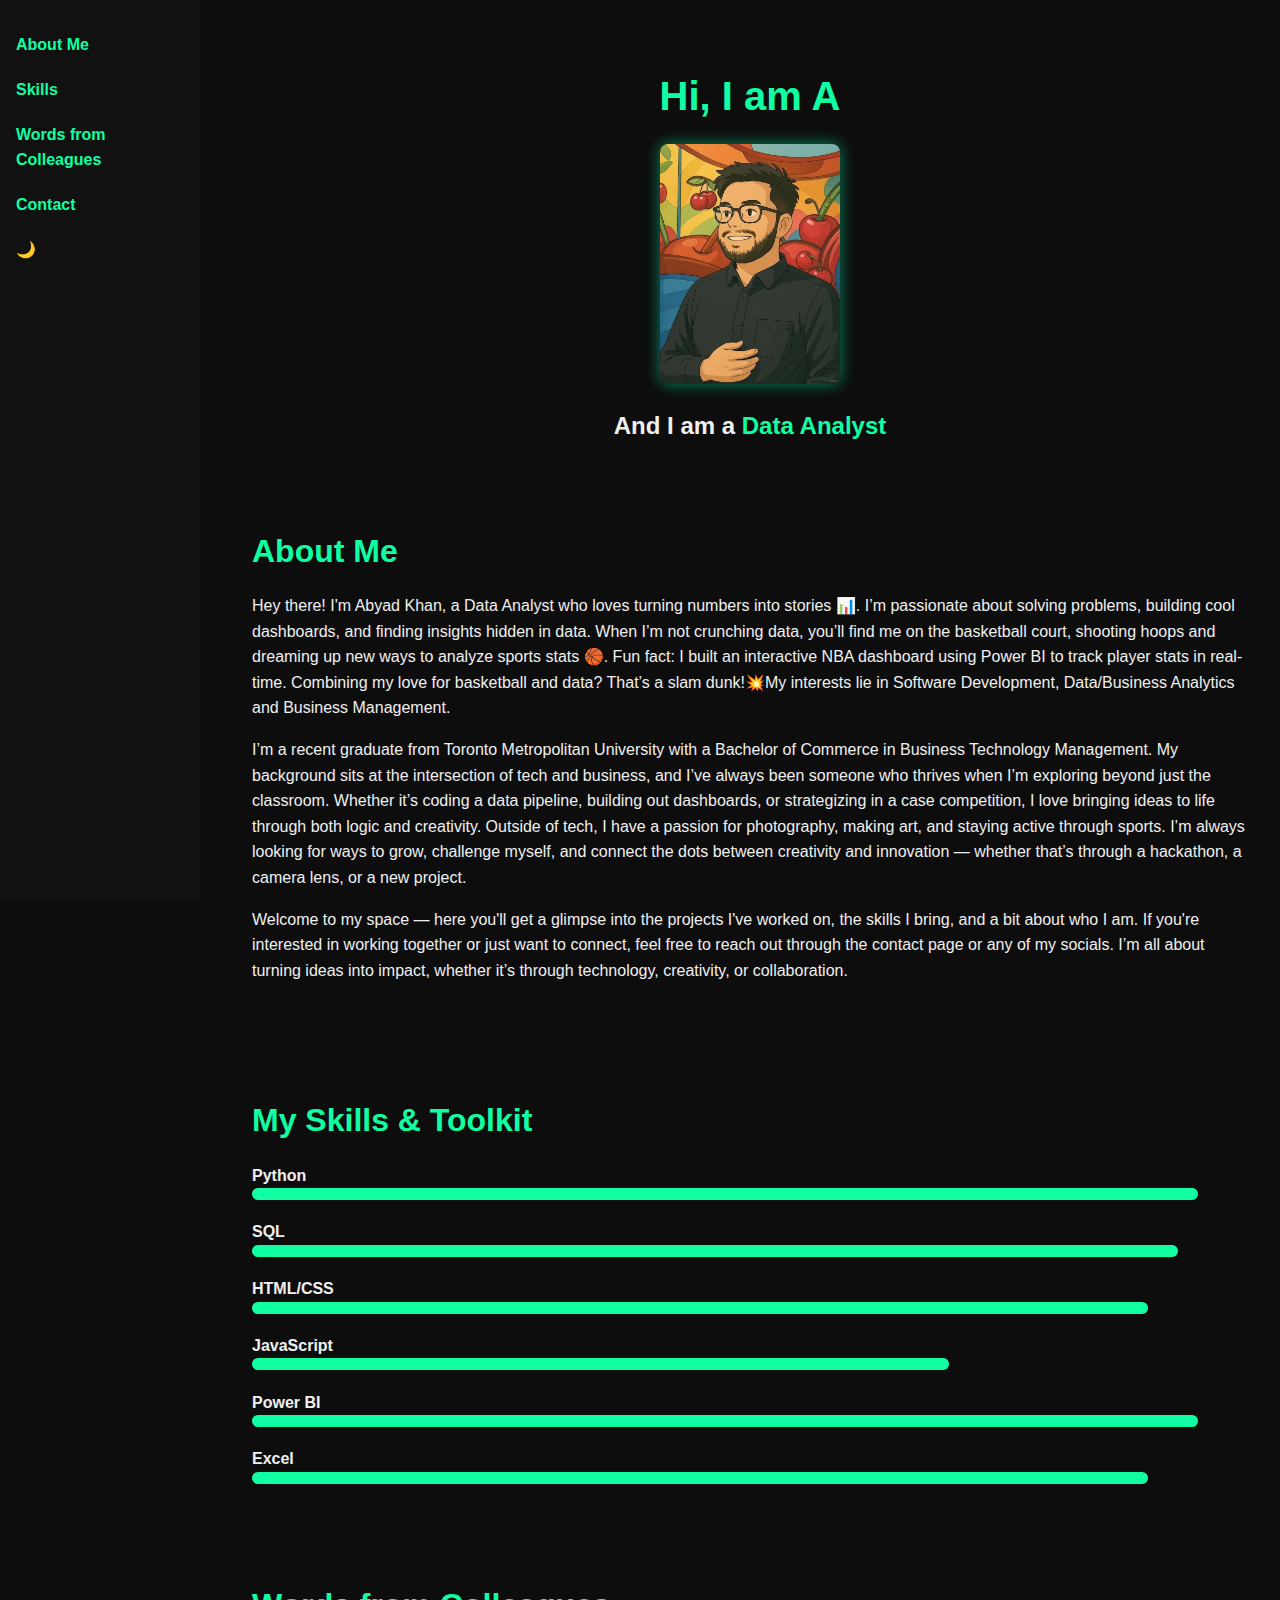
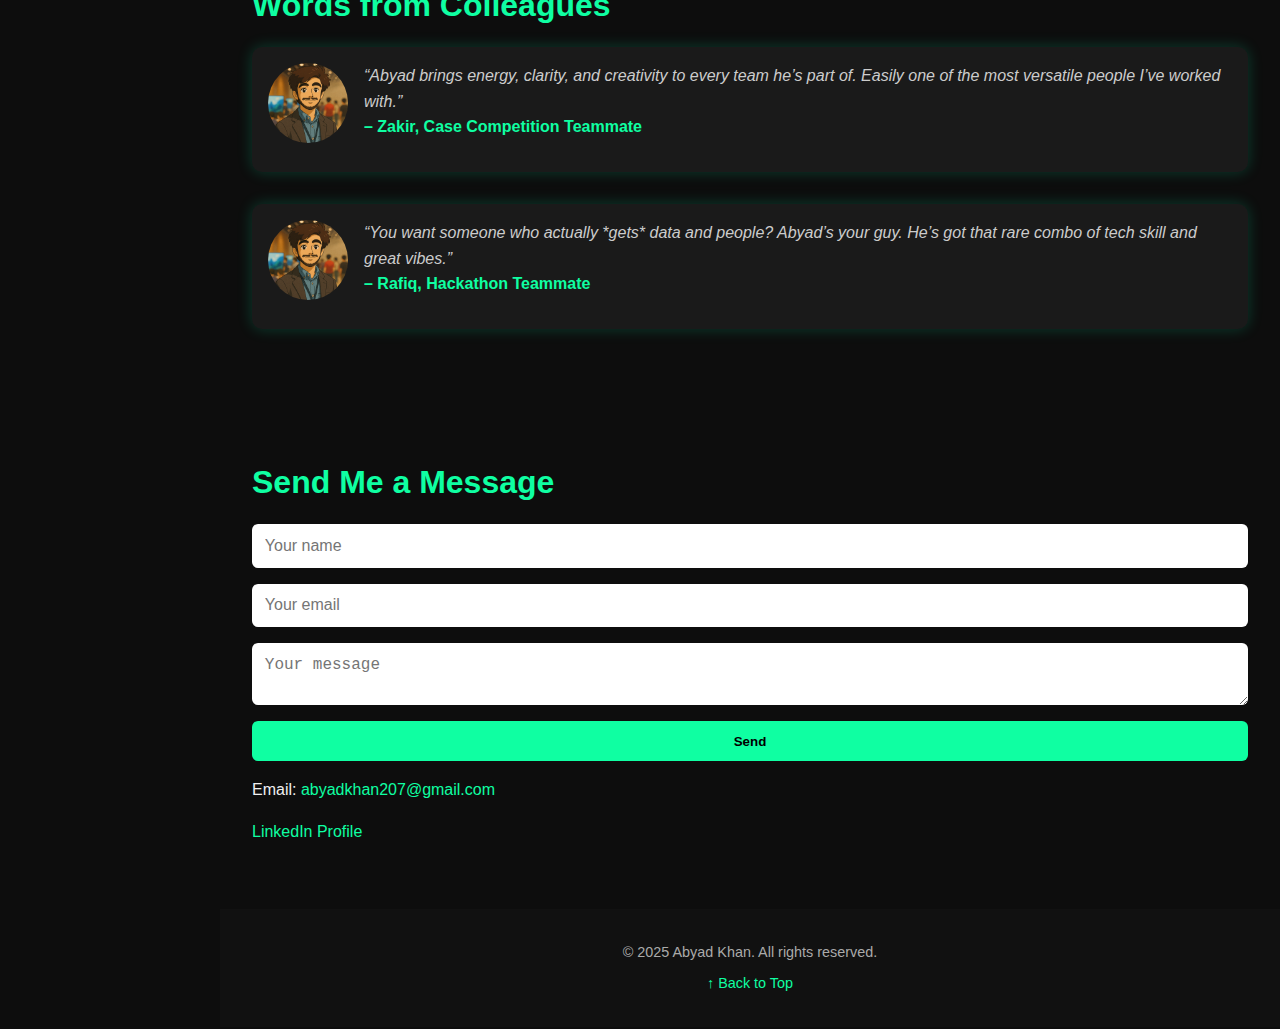
==== index.html @ a79209a1 "Update index.html" ====
<!DOCTYPE html>
<html lang="en">
<head>
  <meta charset="UTF-8" />
  <meta name="viewport" content="width=device-width, initial-scale=1.0"/>
  <title>Abyad Khan | Data Analyst Portfolio</title>
  <link rel="stylesheet" href="style.css" />
  <script defer src="script.js"></script>
</head>
<body>
  <nav class="sidebar">
    <ul>
      <li><a href="#about">About Me</a></li>
      <li><a href="#skills">Skills</a></li>
      <li><a href="#testimonials">Words from Colleagues</a></li>
      <li><a href="#contact">Contact</a></li>
      <li><button id="darkToggle">🌙</button></li>
    </ul>
  </nav>

  <header class="hero" id="hero">
    <h1 class="typewriter">Hi, I am Abyad Khan</h1>
    <img src="images/IMG_5158 (1).JPG" alt="Abyad Khan" />
    <h2>And I am a <span class="highlight">Data Analyst</span></h2>
  </header>

  <section id="about" class="section">
    <h2>About Me</h2>
    <p>Hey there! I'm Abyad Khan, a Data Analyst who loves turning numbers into stories 📊. I’m passionate about solving problems, building cool dashboards, and finding insights hidden in data. When I’m not crunching data, you’ll find me on the basketball court, shooting hoops and dreaming up new ways to analyze sports stats 🏀.  Fun fact: I built an interactive NBA dashboard using Power BI to track player stats in real-time. Combining my love for basketball and data? That’s a slam dunk!💥My interests lie in Software Development, Data/Business Analytics and Business Management.</p>
    <p>I’m a recent graduate from Toronto Metropolitan University with a Bachelor of Commerce in Business Technology Management. My background sits at the intersection of tech and business, and I’ve always been someone who thrives when I’m exploring beyond just the classroom. Whether it’s coding a data pipeline, building out dashboards, or strategizing in a case competition, I love bringing ideas to life through both logic and creativity. Outside of tech, I have a passion for photography, making art, and staying active through sports. I’m always looking for ways to grow, challenge myself, and connect the dots between creativity and innovation — whether that’s through a hackathon, a camera lens, or a new project.</p>
    <p>Welcome to my space — here you'll get a glimpse into the projects I've worked on, the skills I bring, and a bit about who I am. If you're interested in working together or just want to connect, feel free to reach out through the contact page or any of my socials. I’m all about turning ideas into impact, whether it’s through technology, creativity, or collaboration.</p>
  </section>

  <section id="skills" class="section">
    <h2>My Skills & Toolkit</h2>
    <div class="skills-grid">
      <div class="skill">
        <label>Python</label>
        <div class="bar neon" style="width: 95%"></div>
      </div>
      <div class="skill">
        <label>SQL</label>
        <div class="bar neon" style="width: 93%"></div>
      </div>
      <div class="skill">
        <label>HTML/CSS</label>
        <div class="bar neon" style="width: 90%"></div>
      </div>
      <div class="skill">
        <label>JavaScript</label>
        <div class="bar neon" style="width: 70%"></div>
      </div>
      <div class="skill">
        <label>Power BI</label>
        <div class="bar neon" style="width: 95%"></div>
      </div>
      <div class="skill">
        <label>Excel</label>
        <div class="bar neon" style="width: 90%"></div>
      </div>
    </div>
  </section>

  <section id="testimonials" class="section">
    <h2>Words from Colleagues</h2>
    <div class="testimonial">
      <img src="images/ChatGPT Image Apr 16, 2025, 10_13_58 PM.png" />
      <blockquote>“Abyad brings energy, clarity, and creativity to every team he’s part of. Easily one of the most versatile people I’ve worked with.”</blockquote>
      <p>– Zakir, Case Competition Teammate</p>
    </div>
     <div class="testimonial">
      <img src="images/ChatGPT Image Apr 16, 2025, 10_13_58 PM.png" />
      <blockquote>“You want someone who actually *gets* data and people? Abyad’s your guy. He’s got that rare combo of tech skill and great vibes.”</blockquote>
      <p>– Rafiq, Hackathon Teammate</p>
    </div>
    <!-- Add more testimonials with Ghibli-style images if desired -->
  </section>

  <section id="contact" class="section">
    <h2>Send Me a Message</h2>
    <form>
      <input type="text" placeholder="Your name" required />
      <input type="email" placeholder="Your email" required />
      <textarea placeholder="Your message"></textarea>
      <button type="submit">Send</button>
    </form>
    <p>Email: <a href="mailto:abyadkhan207@gmail.com">abyadkhan207@gmail.com</a></p>
    <p><a href="https://www.linkedin.com/in/abyadkhan" target="_blank">LinkedIn Profile</a></p>
  </section>

  <footer>
    <p>&copy; 2025 Abyad Khan. All rights reserved.</p>
    <a href="#hero" class="top-btn">↑ Back to Top</a>
  </footer>
</body>
</html>
---- style.css ----
/* Base reset */
* {
  margin: 0;
  padding: 0;
  box-sizing: border-box;
}

/* Global styles */
body {
  font-family: 'Segoe UI', sans-serif;
  line-height: 1.6;
  background-color: #0d0d0d;
  color: #f0f0f0;
  padding-left: 220px;
  scroll-behavior: smooth;
  transition: background-color 0.4s ease;
}

a {
  color: #0fffa2;
  text-decoration: none;
}
a:hover {
  text-decoration: underline;
}

/* Sidebar Navigation */
.sidebar {
  position: fixed;
  top: 0;
  left: 0;
  height: 100%;
  width: 200px;
  background: #111;
  padding: 2rem 1rem;
  display: flex;
  flex-direction: column;
  align-items: flex-start;
  z-index: 999;
}
.sidebar ul {
  list-style: none;
  width: 100%;
}
.sidebar ul li {
  margin-bottom: 1.2rem;
}
.sidebar ul li a, .sidebar ul li button {
  color: #0fffa2;
  font-weight: bold;
  font-size: 1rem;
  background: none;
  border: none;
  cursor: pointer;
}

/* Hero Section */
.hero {
  text-align: center;
  padding: 4rem 1rem 2rem;
}
.hero h1 {
  font-size: 2.5rem;
  color: #0fffa2;
}
.hero img {
  width: 180px;
  height: auto;
  margin: 1rem 0;
  border-radius: 8px;
  box-shadow: 0 0 15px rgba(0,255,180,0.5);
}
.hero h2 .highlight {
  color: #0fffa2;
}

/* Sections */
.section {
  padding: 3rem 2rem;
}
.section h2 {
  margin-bottom: 1rem;
  font-size: 2rem;
  color: #0fffa2;
}
.section p {
  margin-bottom: 1rem;
  font-size: 1rem;
}

/* Skills Grid */
.skills-grid {
  display: flex;
  flex-direction: column;
  gap: 1.2rem;
}
.skill label {
  font-weight: bold;
  margin-bottom: 0.4rem;
}
.bar {
  height: 12px;
  background: #333;
  border-radius: 6px;
  position: relative;
}
.bar.neon::after {
  content: '';
  position: absolute;
  left: 0;
  top: 0;
  height: 12px;
  border-radius: 6px;
  background: #0fffa2;
  width: 100%;
}

/* Testimonials */
.testimonial {
  margin-bottom: 2rem;
  background: #1a1a1a;
  padding: 1rem;
  border-radius: 10px;
  box-shadow: 0 0 15px rgba(0,255,180,0.2);
}
.testimonial img {
  width: 80px;
  height: 80px;
  border-radius: 50%;
  float: left;
  margin-right: 1rem;
}
.testimonial blockquote {
  font-style: italic;
  color: #ccc;
}
.testimonial p {
  font-weight: bold;
  color: #0fffa2;
}

/* Contact */
form {
  display: flex;
  flex-direction: column;
  gap: 1rem;
  margin-bottom: 1rem;
}
form input, form textarea {
  padding: 0.8rem;
  border: none;
  border-radius: 6px;
  font-size: 1rem;
}
form button {
  background: #0fffa2;
  color: #000;
  border: none;
  padding: 0.8rem;
  font-weight: bold;
  cursor: pointer;
  border-radius: 6px;
}
form button:hover {
  background: #0cd499;
}

/* Footer */
footer {
  text-align: center;
  padding: 2rem 1rem;
  background: #111;
  color: #aaa;
  font-size: 0.9rem;
}
footer .top-btn {
  display: block;
  margin-top: 0.5rem;
  color: #0fffa2;
}

/* Dark Mode Toggle */
body.dark {
  background-color: #fefefe;
  color: #222;
}
body.dark .sidebar {
  background: #eee;
}
body.dark .sidebar ul li a,
body.dark .sidebar ul li button {
  color: #007e66;
}
body.dark .hero h1,
body.dark .section h2,
body.dark .testimonial p {
  color: #007e66;
}
body.dark .bar.neon::after {
  background: #00cc99;
}

/* === Project Grid & Modal === */
.project-grid {
  display: grid;
  grid-template-columns: repeat(auto-fit, minmax(260px, 1fr));
  gap: 2rem;
  padding: 2rem;
}

.project-card {
  background: #1a1a1a;
  border-radius: 8px;
  overflow: hidden;
  cursor: pointer;
  box-shadow: 0 0 10px rgba(0,255,180,0.2);
  transition: transform 0.3s ease;
}
.project-card:hover {
  transform: scale(1.03);
}
.project-card img {
  width: 100%;
  height: auto;
  display: block;
}
.project-card h3 {
  text-align: center;
  padding: 1rem;
  color: #0fffa2;
  background: #111;
}

/* Modals */
.modal {
  display: none;
  position: fixed;
  z-index: 999;
  left: 0;
  top: 0;
  width: 100%;
  height: 100%;
  overflow: auto;
  background-color: rgba(0,0,0,0.7);
}
.modal-content {
  background-color: #1a1a1a;
  margin: 10% auto;
  padding: 2rem;
  border: 1px solid #0fffa2;
  width: 80%;
  max-width: 600px;
  color: #f0f0f0;
  border-radius: 8px;
  box-shadow: 0 0 20px rgba(0,255,180,0.3);
}
.close {
  color: #0fffa2;
  float: right;
  font-size: 28px;
  font-weight: bold;
  cursor: pointer;
}
.close:hover {
  color: #fff;
}

.resume-preview {
  text-align: center;
  cursor: pointer;
}
.resume-preview img {
  max-width: 300px;
  border-radius: 8px;
  box-shadow: 0 0 10px rgba(0,255,180,0.2);
  transition: transform 0.3s ease;
}
.resume-preview img:hover {
  transform: scale(1.05);
}
.resume-preview p {
  margin-top: 0.5rem;
  font-size: 0.9rem;
  color: #aaa;
}

.contact-details {
  margin-top: 2rem;
  font-size: 1rem;
}
.contact-details a {
  color: #0fffa2;
}
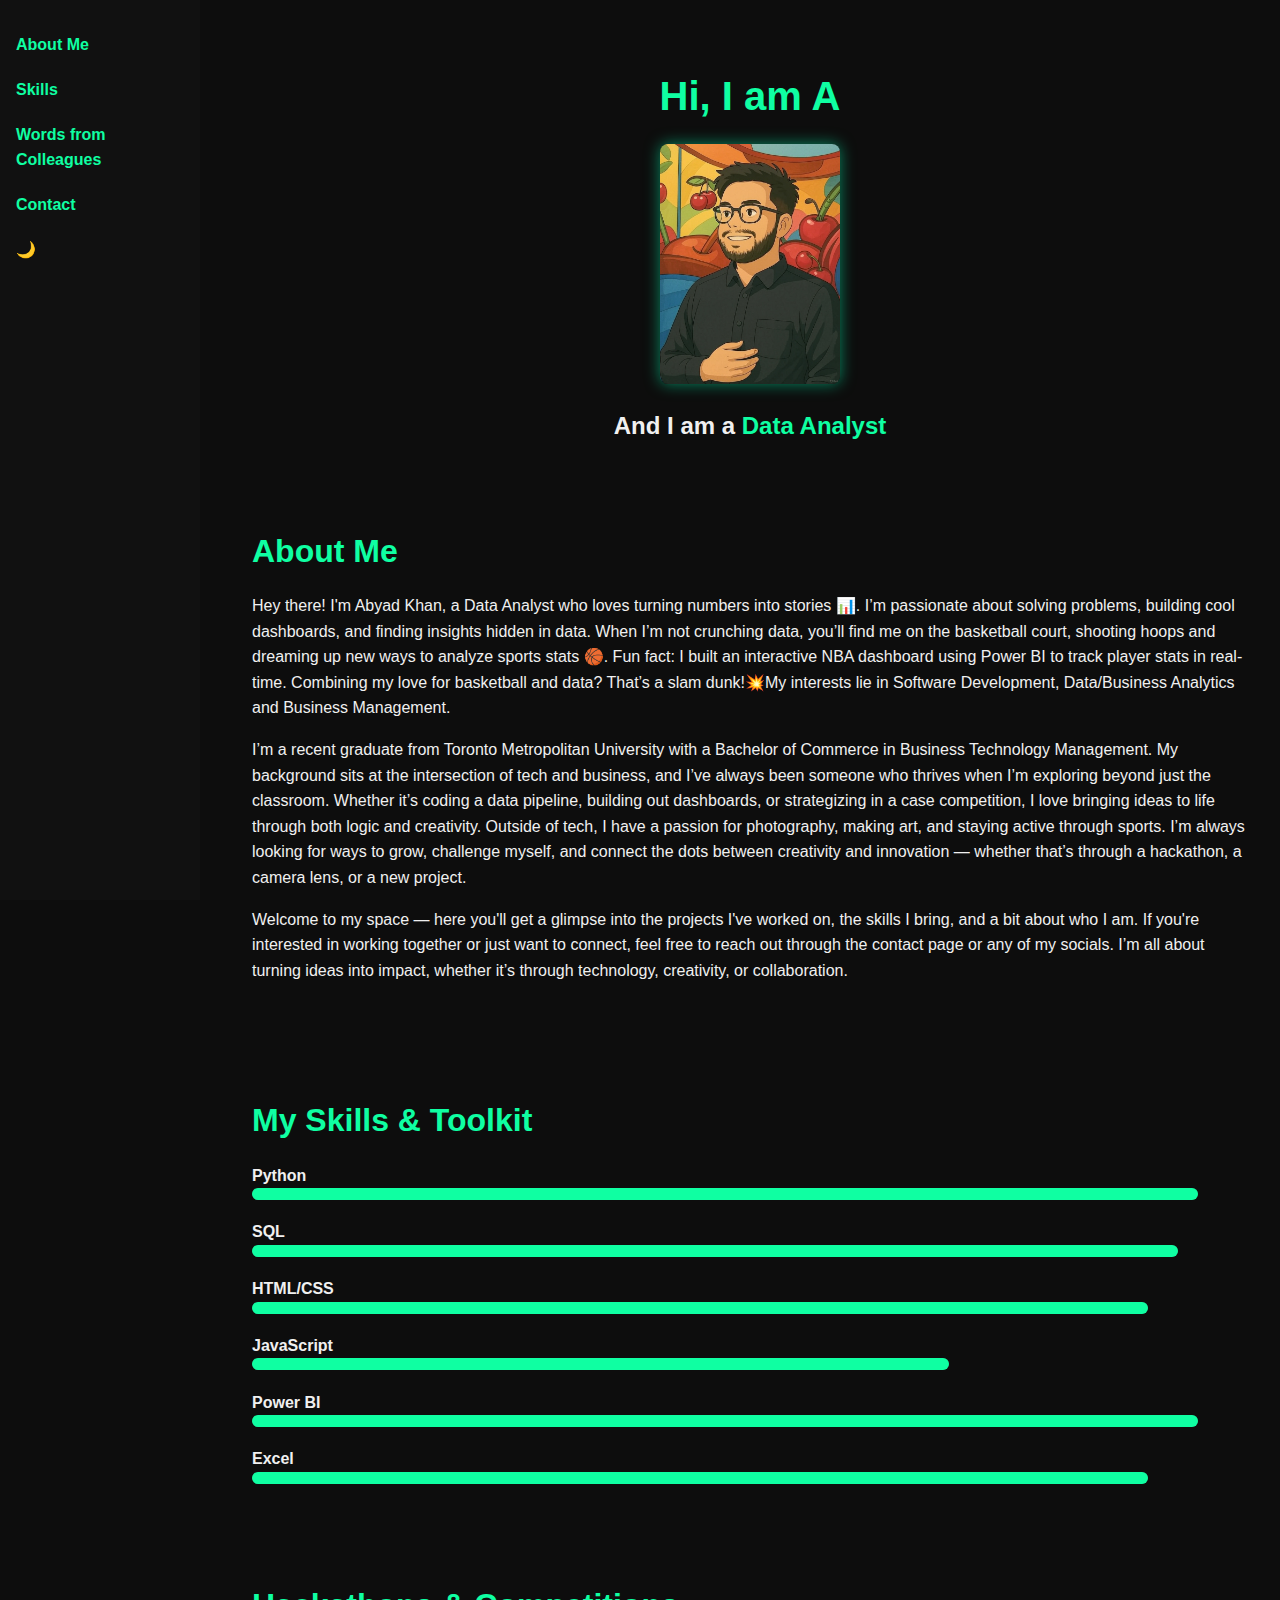
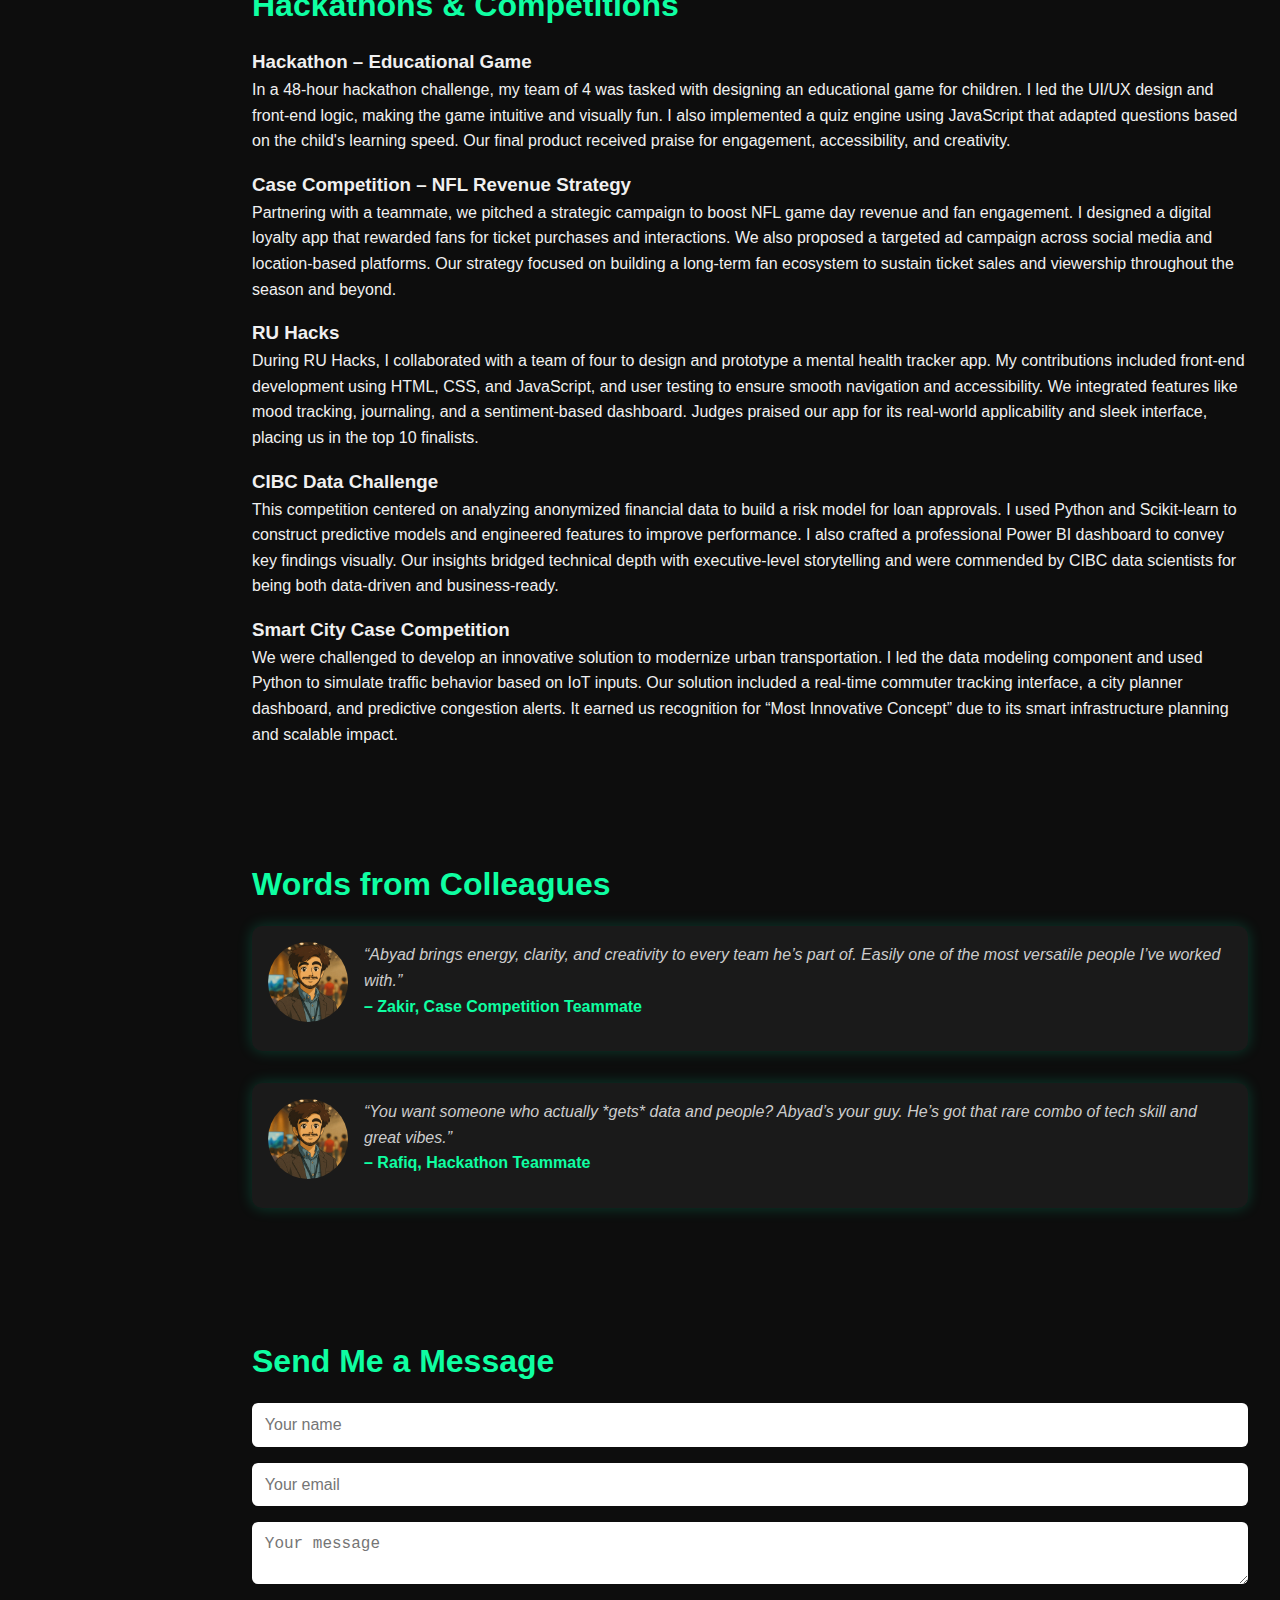
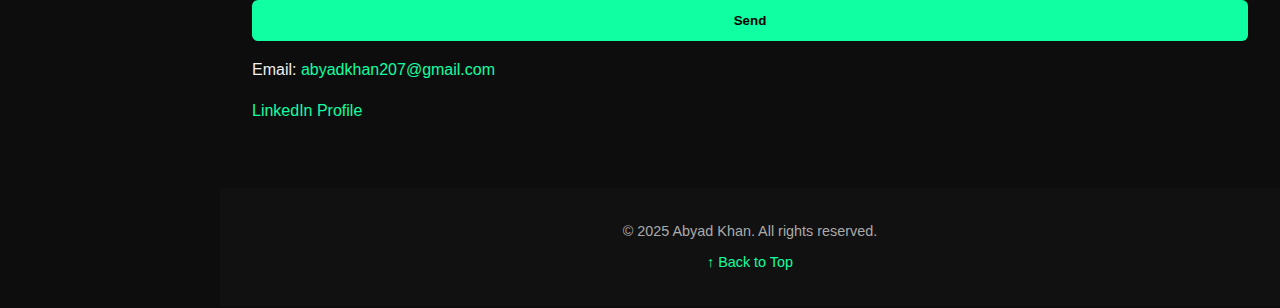
==== commit 928b3299: "Update index.html" ====
--- a/index.html
+++ b/index.html
@@ -61,6 +61,60 @@
     </div>
   </section>
 
+  <section id="hackathons" class="section">
+  <h2 class="section-title">Hackathons & Competitions</h2>
+
+  <div class="competition">
+    <h3>Hackathon – Educational Game</h3>
+    <p>
+      In a 48-hour hackathon challenge, my team of 4 was tasked with designing an educational game for children.
+      I led the UI/UX design and front-end logic, making the game intuitive and visually fun. I also implemented a
+      quiz engine using JavaScript that adapted questions based on the child's learning speed. Our final product
+      received praise for engagement, accessibility, and creativity.
+    </p>
+  </div>
+
+  <div class="competition">
+    <h3>Case Competition – NFL Revenue Strategy</h3>
+    <p>
+      Partnering with a teammate, we pitched a strategic campaign to boost NFL game day revenue and fan engagement.
+      I designed a digital loyalty app that rewarded fans for ticket purchases and interactions. We also proposed a
+      targeted ad campaign across social media and location-based platforms. Our strategy focused on building a long-term
+      fan ecosystem to sustain ticket sales and viewership throughout the season and beyond.
+    </p>
+  </div>
+
+  <div class="competition">
+    <h3>RU Hacks</h3>
+    <p>
+      During RU Hacks, I collaborated with a team of four to design and prototype a mental health tracker app.
+      My contributions included front-end development using HTML, CSS, and JavaScript, and user testing to ensure
+      smooth navigation and accessibility. We integrated features like mood tracking, journaling, and a sentiment-based
+      dashboard. Judges praised our app for its real-world applicability and sleek interface, placing us in the top 10 finalists.
+    </p>
+  </div>
+
+  <div class="competition">
+    <h3>CIBC Data Challenge</h3>
+    <p>
+      This competition centered on analyzing anonymized financial data to build a risk model for loan approvals.
+      I used Python and Scikit-learn to construct predictive models and engineered features to improve performance.
+      I also crafted a professional Power BI dashboard to convey key findings visually. Our insights bridged technical depth
+      with executive-level storytelling and were commended by CIBC data scientists for being both data-driven and business-ready.
+    </p>
+  </div>
+
+  <div class="competition">
+    <h3>Smart City Case Competition</h3>
+    <p>
+      We were challenged to develop an innovative solution to modernize urban transportation.
+      I led the data modeling component and used Python to simulate traffic behavior based on IoT inputs.
+      Our solution included a real-time commuter tracking interface, a city planner dashboard, and predictive congestion alerts.
+      It earned us recognition for “Most Innovative Concept” due to its smart infrastructure planning and scalable impact.
+    </p>
+  </div>
+</section>
+
   <section id="testimonials" class="section">
     <h2>Words from Colleagues</h2>
     <div class="testimonial">
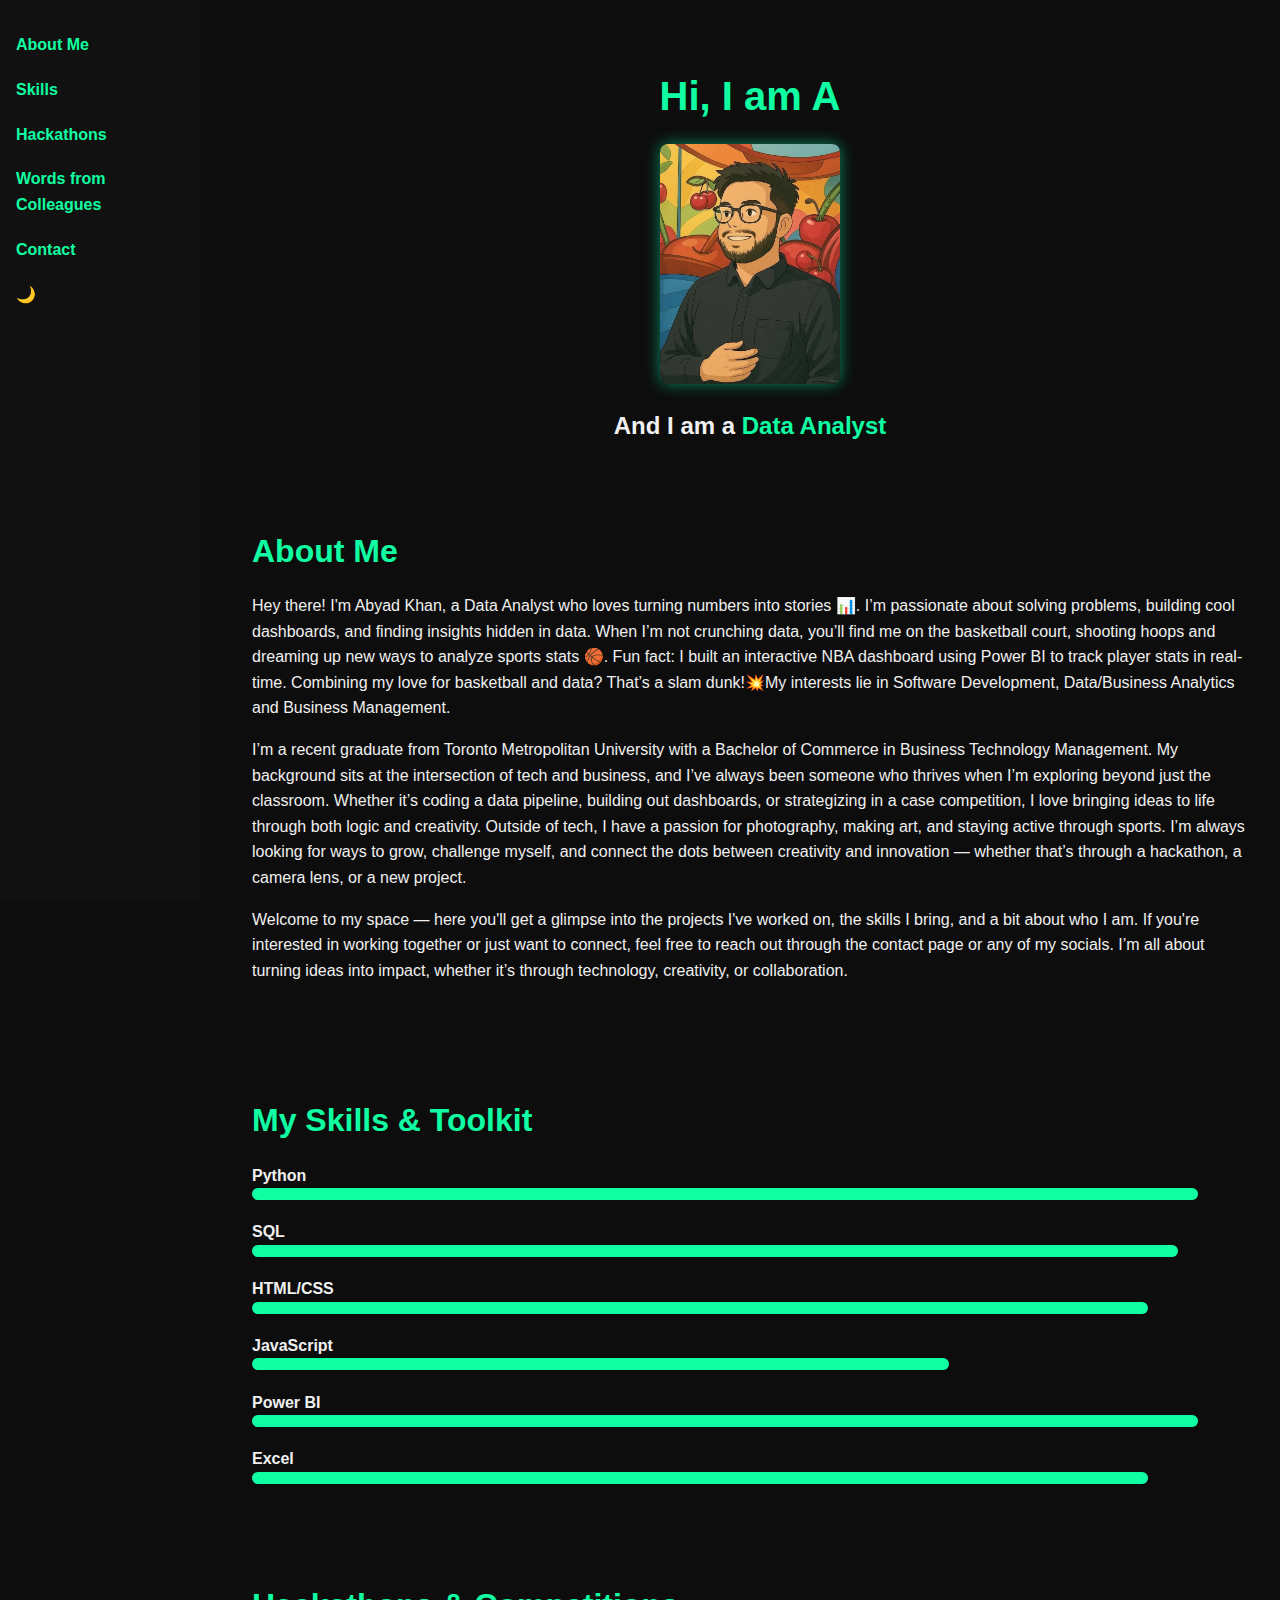
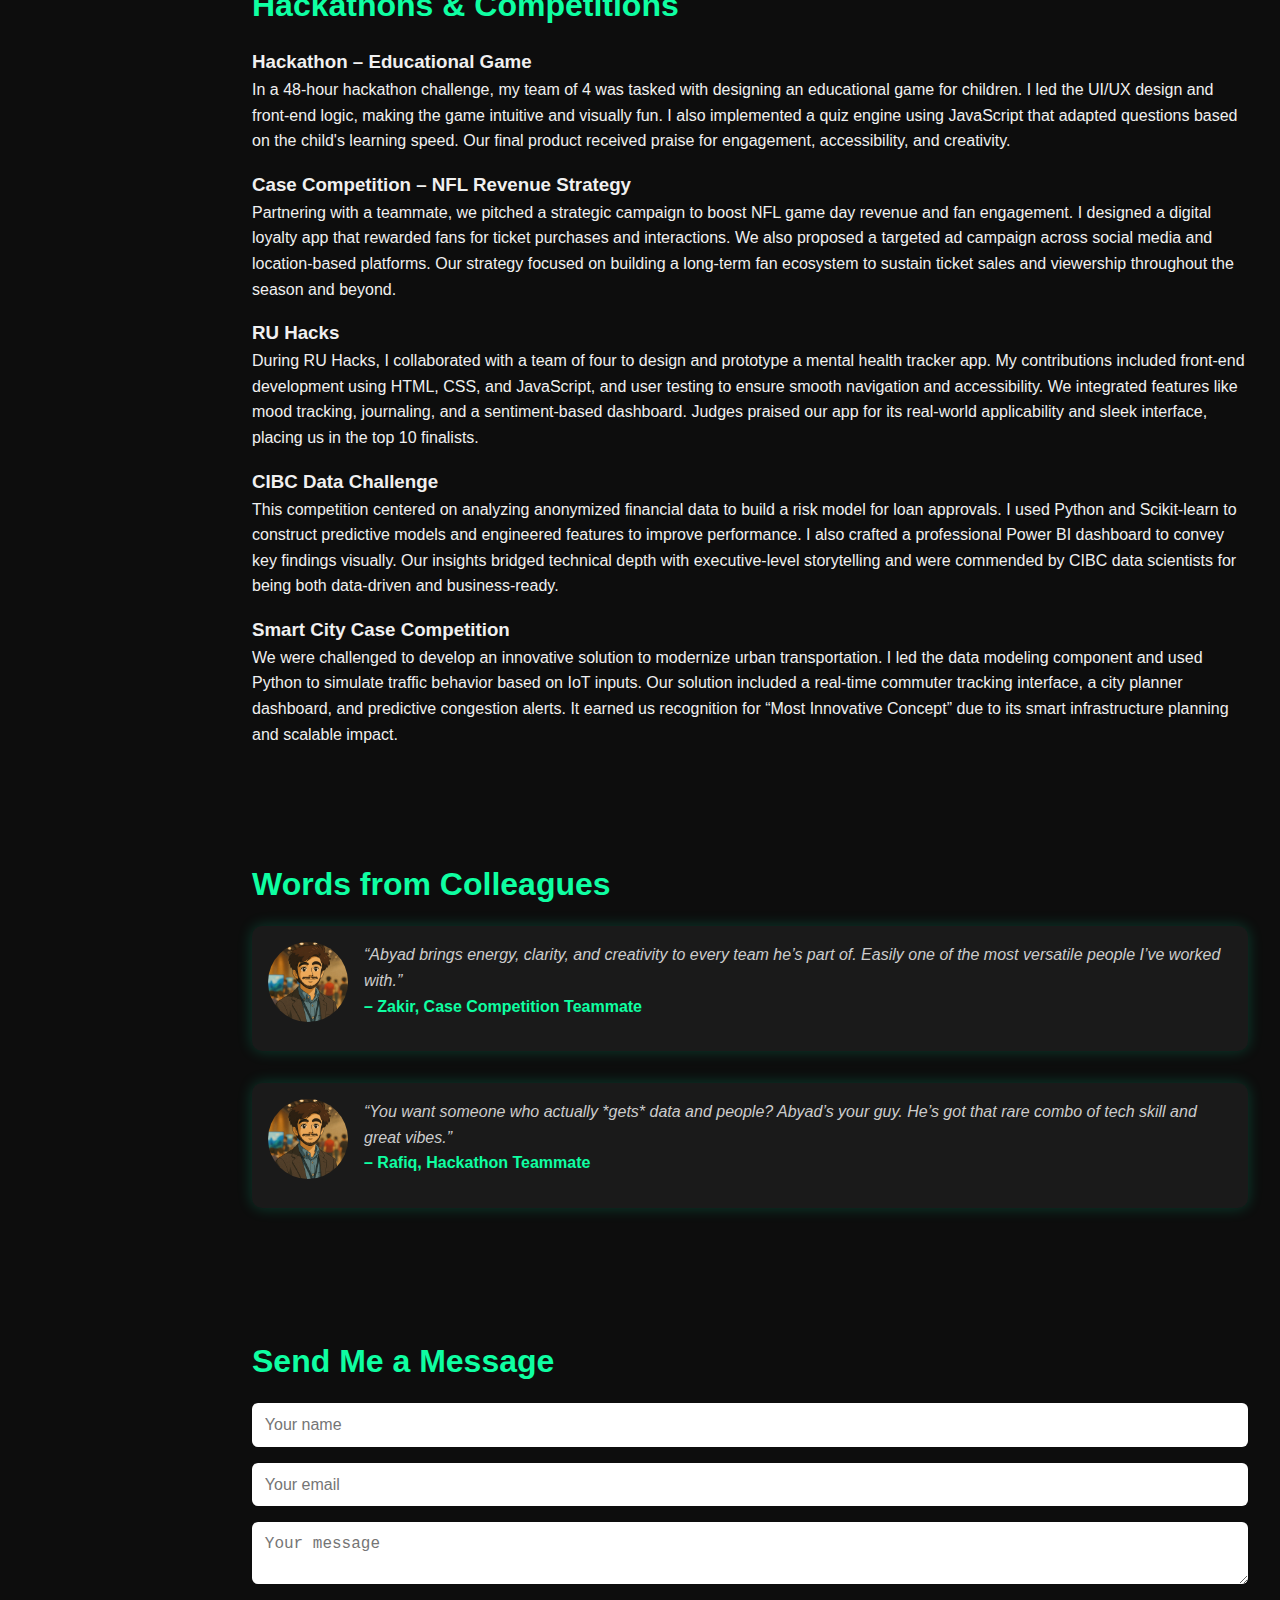
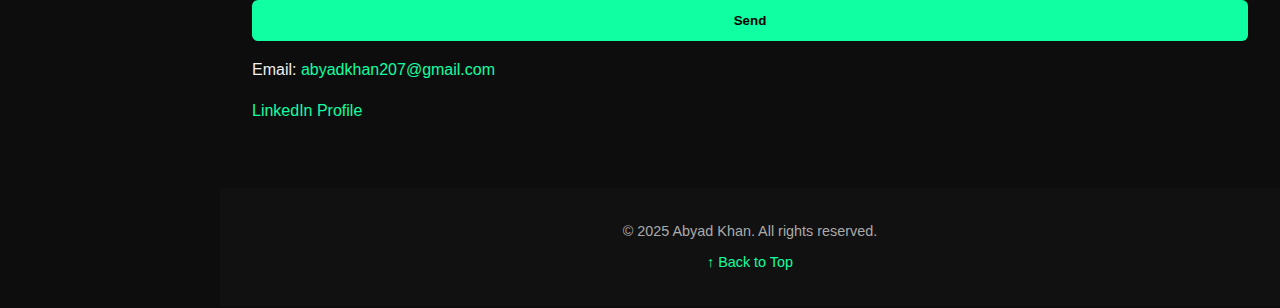
==== commit 43e407af: "Update index.html" ====
--- a/index.html
+++ b/index.html
@@ -12,6 +12,7 @@
     <ul>
       <li><a href="#about">About Me</a></li>
       <li><a href="#skills">Skills</a></li>
+      <li><a href="#hackathons">Hackathons</a></li>
       <li><a href="#testimonials">Words from Colleagues</a></li>
       <li><a href="#contact">Contact</a></li>
       <li><button id="darkToggle">🌙</button></li>
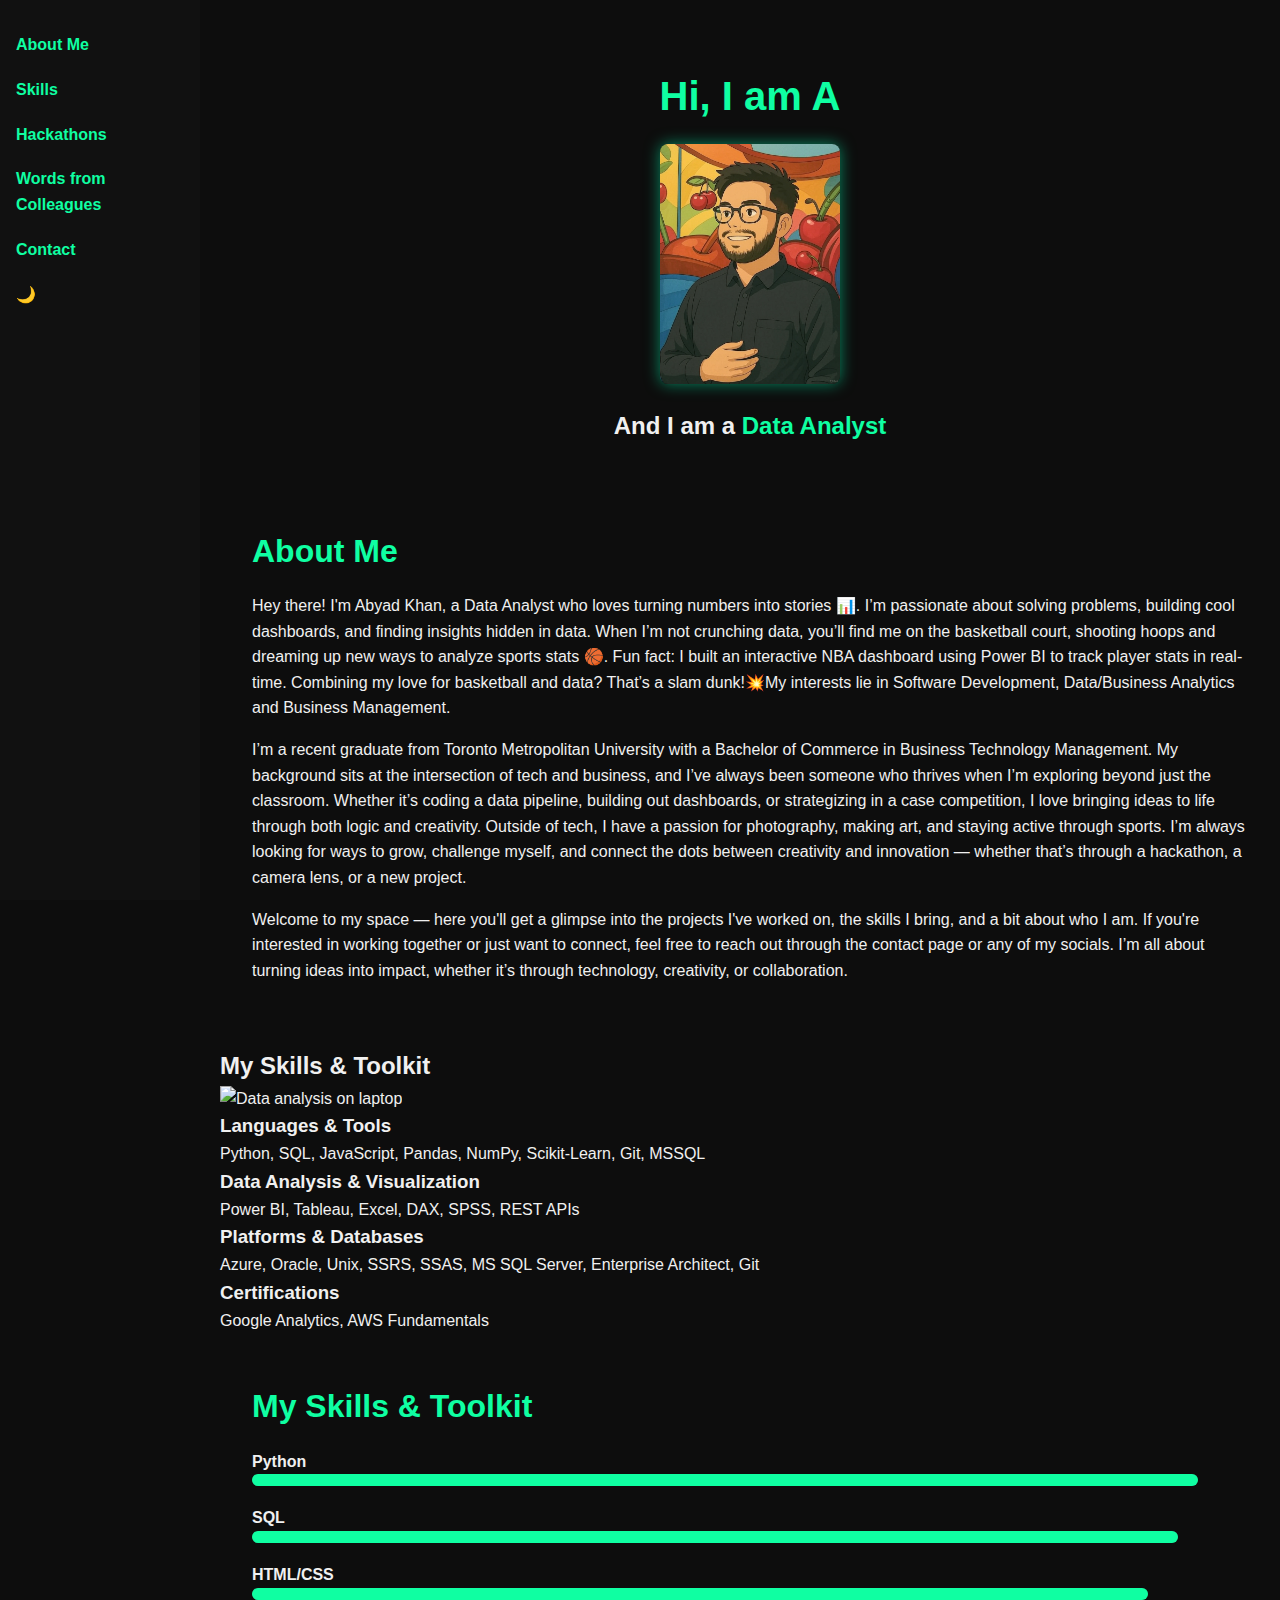
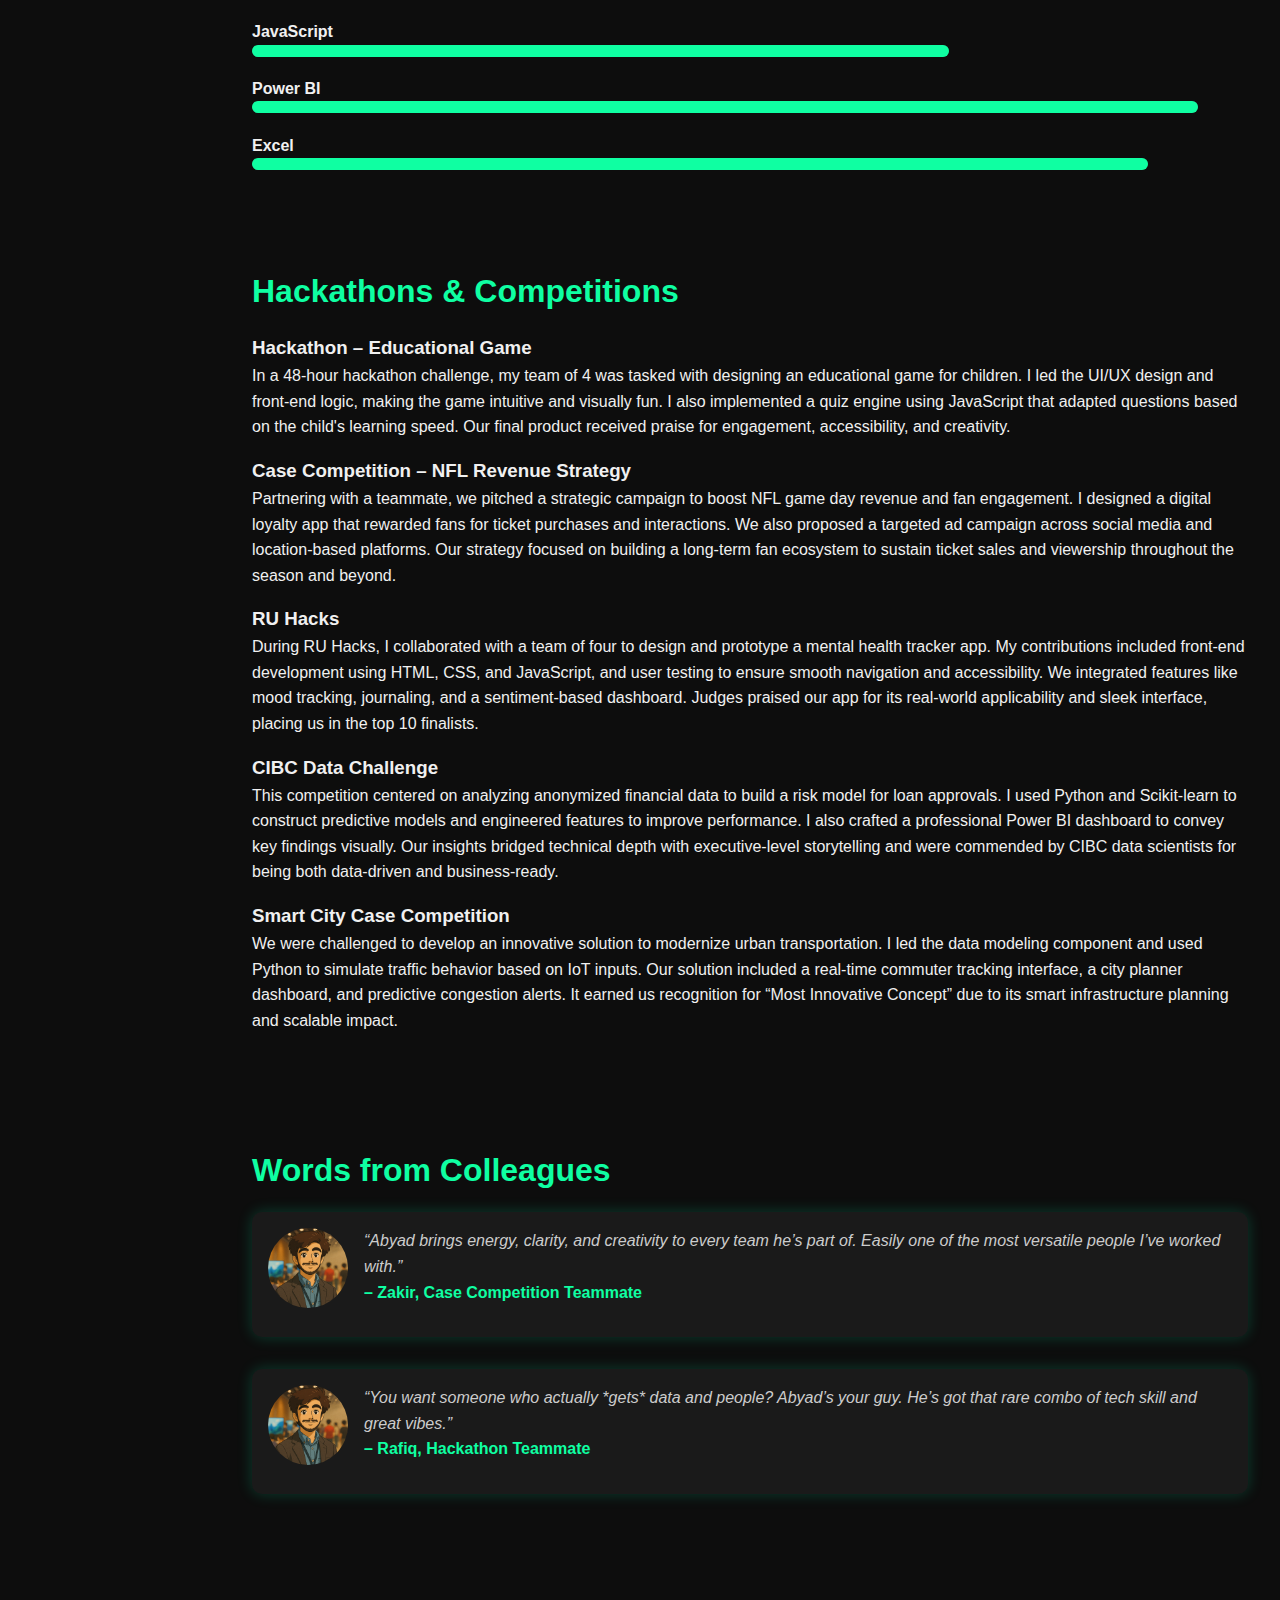
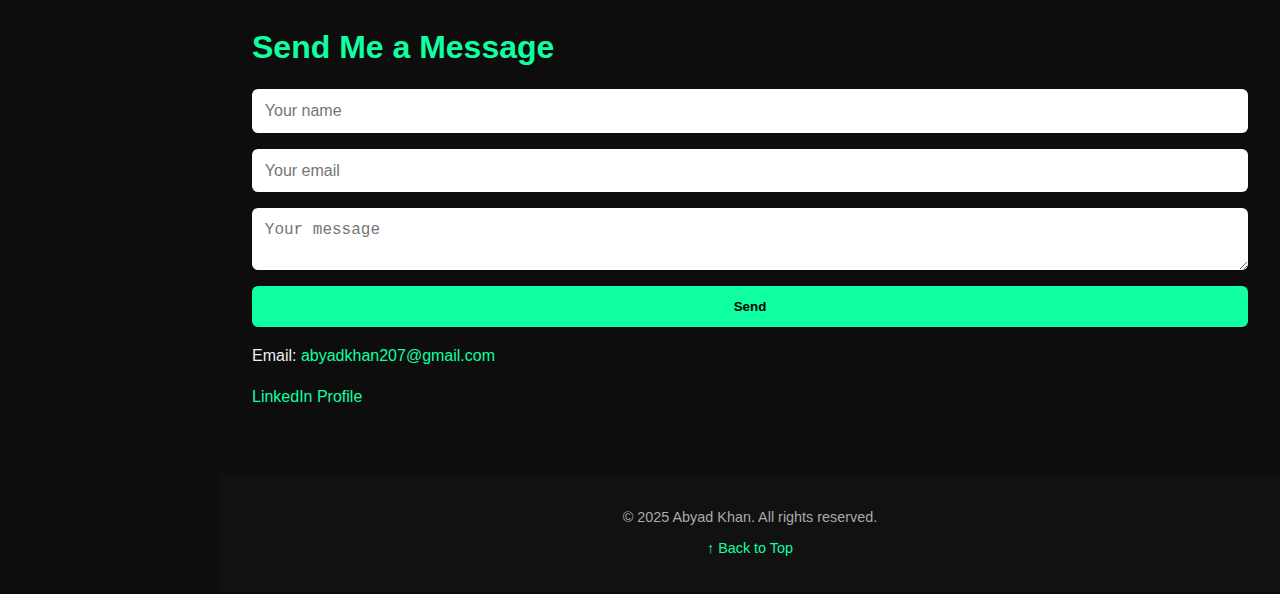
==== commit 95702192: "Update index.html" ====
--- a/index.html
+++ b/index.html
@@ -31,6 +31,30 @@
     <p>I’m a recent graduate from Toronto Metropolitan University with a Bachelor of Commerce in Business Technology Management. My background sits at the intersection of tech and business, and I’ve always been someone who thrives when I’m exploring beyond just the classroom. Whether it’s coding a data pipeline, building out dashboards, or strategizing in a case competition, I love bringing ideas to life through both logic and creativity. Outside of tech, I have a passion for photography, making art, and staying active through sports. I’m always looking for ways to grow, challenge myself, and connect the dots between creativity and innovation — whether that’s through a hackathon, a camera lens, or a new project.</p>
     <p>Welcome to my space — here you'll get a glimpse into the projects I've worked on, the skills I bring, and a bit about who I am. If you're interested in working together or just want to connect, feel free to reach out through the contact page or any of my socials. I’m all about turning ideas into impact, whether it’s through technology, creativity, or collaboration.</p>
   </section>
+
+  <section id="skills" class="skills-section">
+  <div class="container">
+    <h2>My Skills & Toolkit</h2>
+    <div class="skills-content">
+      <div class="skills-image">
+        <img src="images/skills-laptop.jpg" alt="Data analysis on laptop">
+      </div>
+      <div class="skills-text">
+        <h3>Languages & Tools</h3>
+        <p>Python, SQL, JavaScript, Pandas, NumPy, Scikit-Learn, Git, MSSQL</p>
+
+        <h3>Data Analysis & Visualization</h3>
+        <p>Power BI, Tableau, Excel, DAX, SPSS, REST APIs</p>
+
+        <h3>Platforms & Databases</h3>
+        <p>Azure, Oracle, Unix, SSRS, SSAS, MS SQL Server, Enterprise Architect, Git</p>
+
+        <h3>Certifications</h3>
+        <p>Google Analytics, AWS Fundamentals</p>
+      </div>
+    </div>
+  </div>
+</section>
 
   <section id="skills" class="section">
     <h2>My Skills & Toolkit</h2>
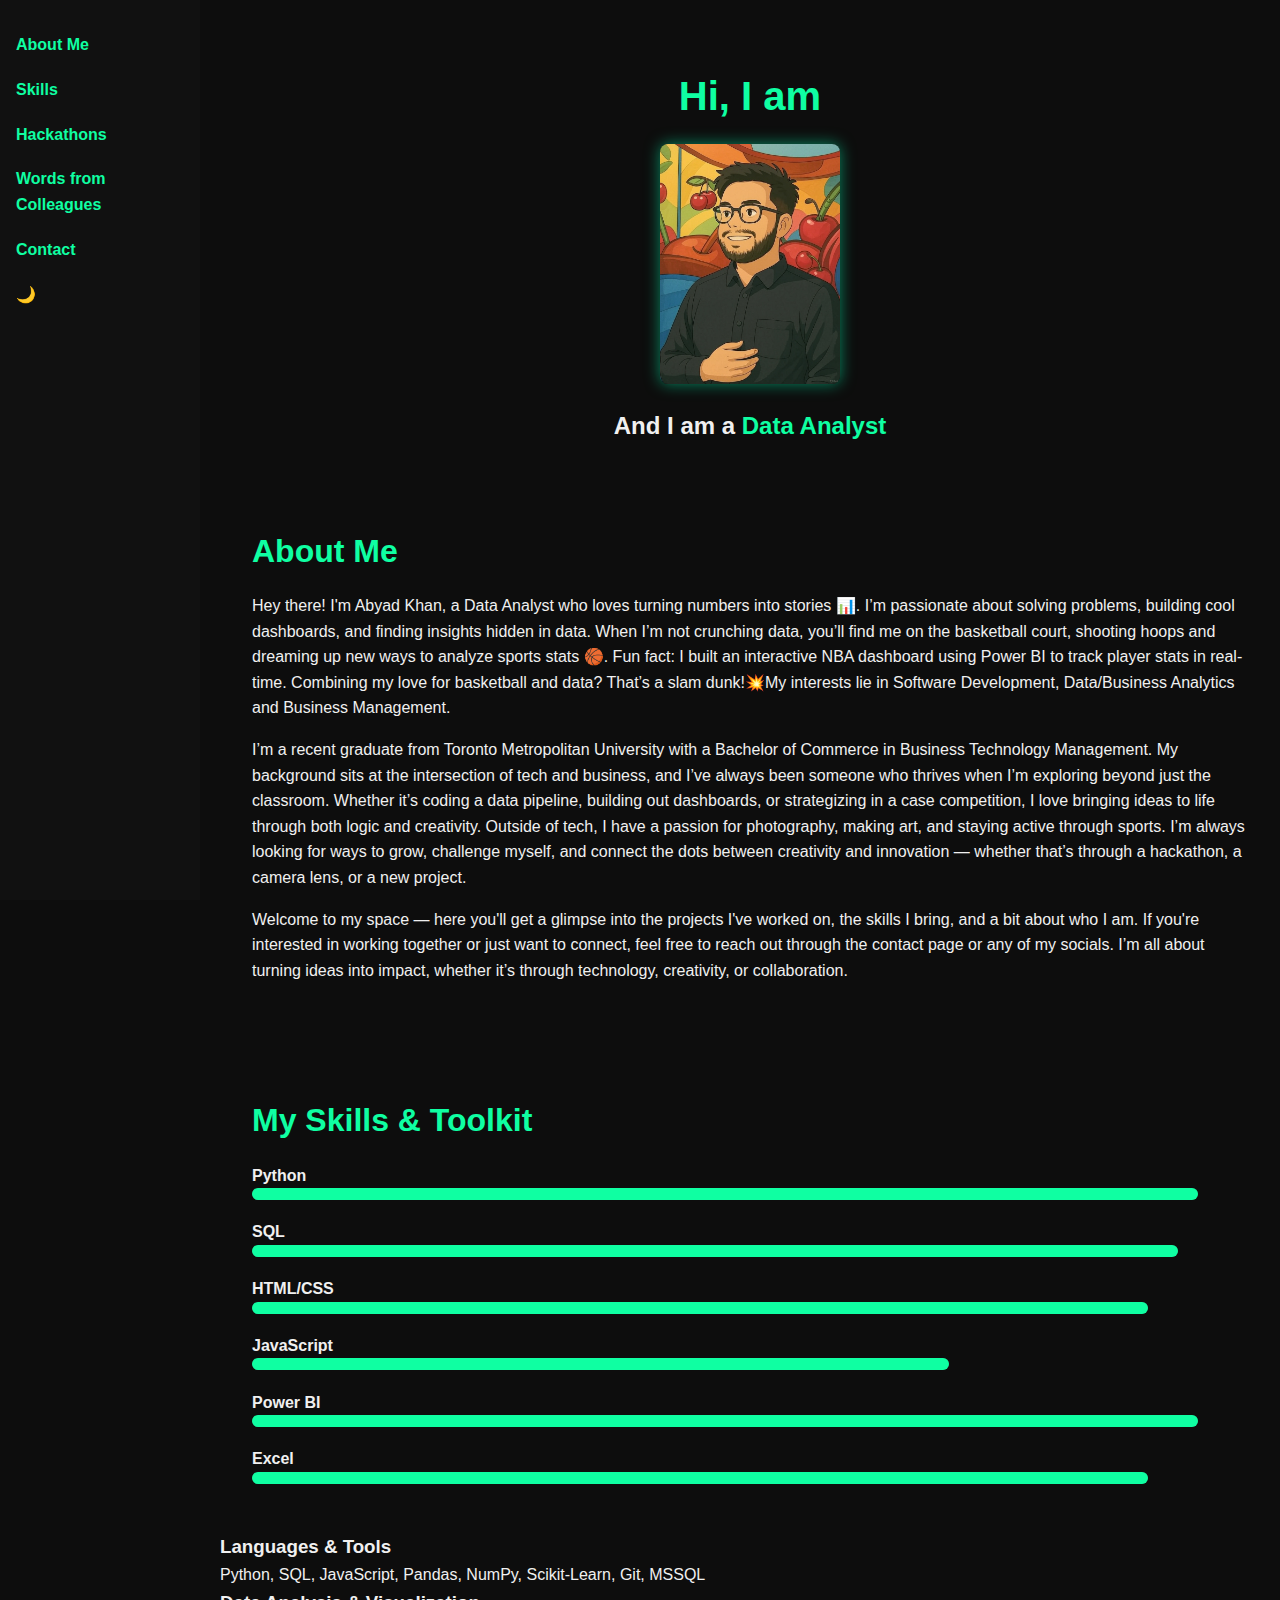
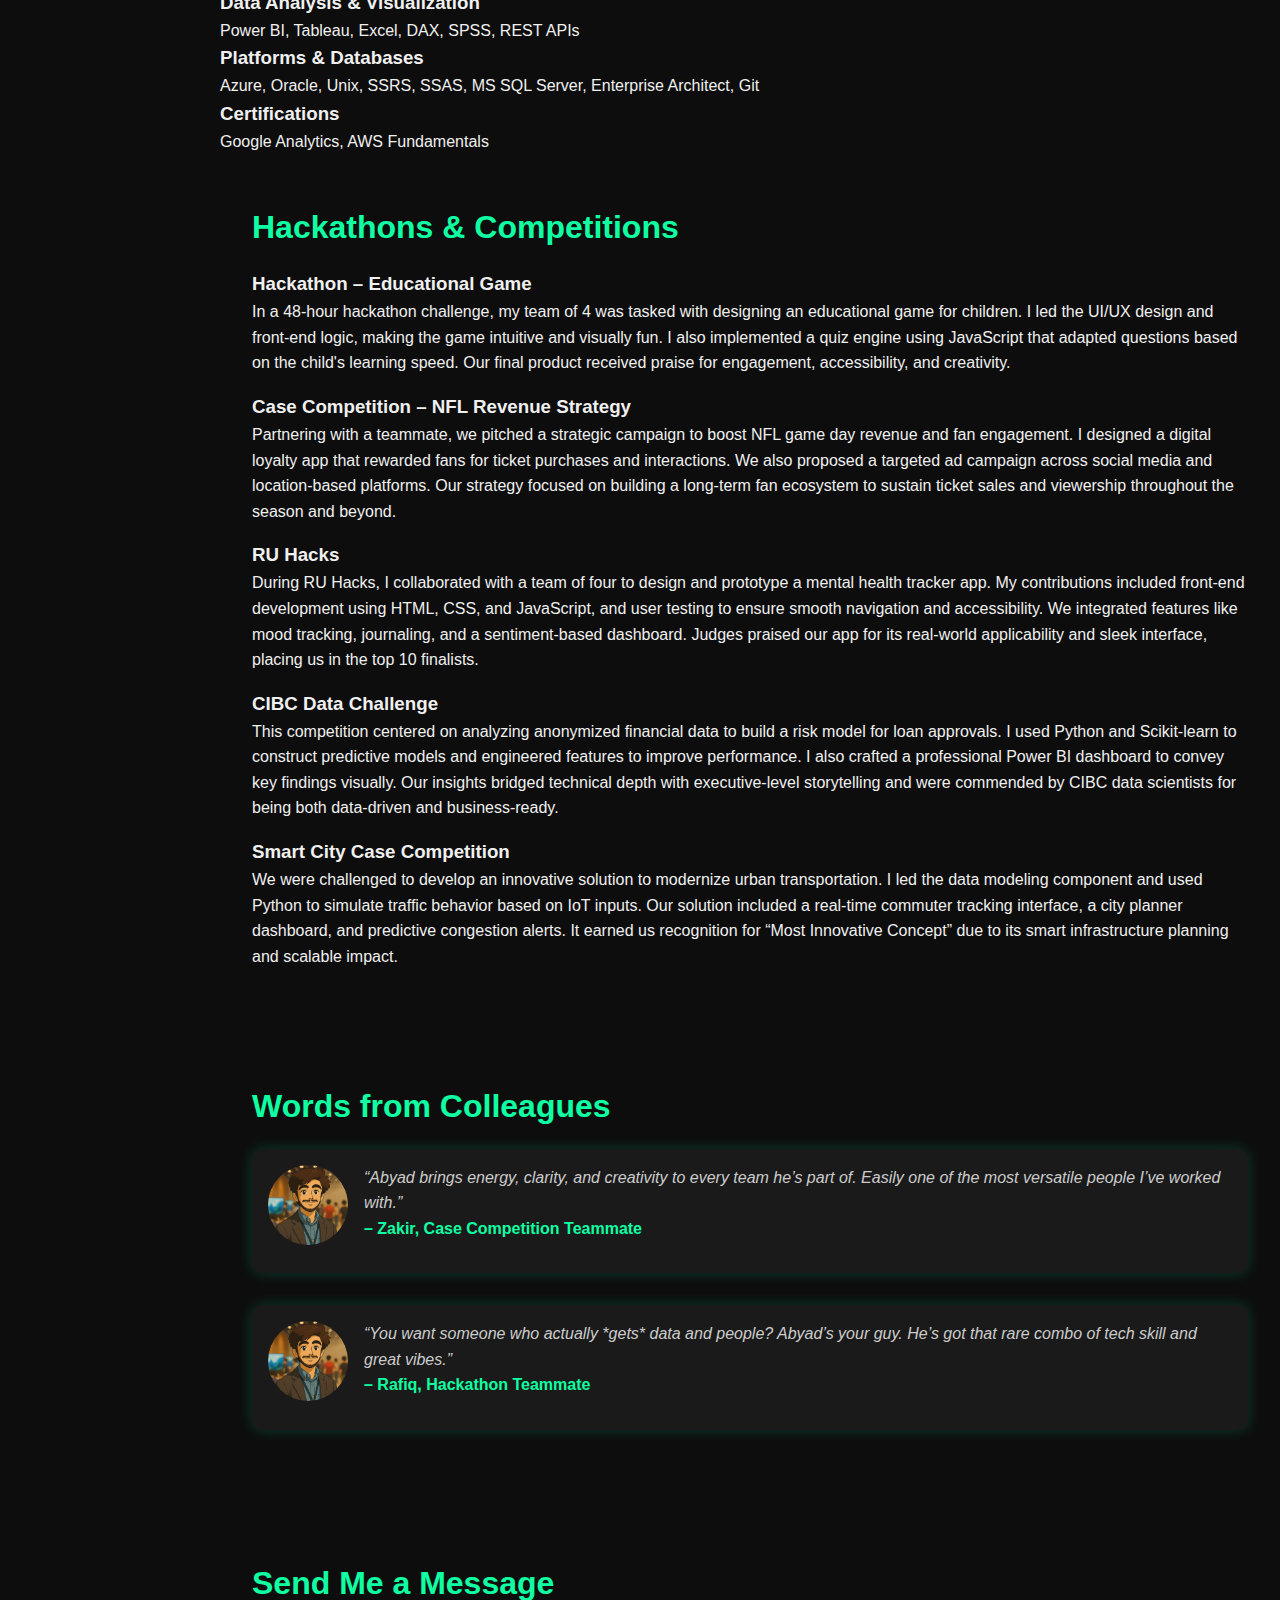
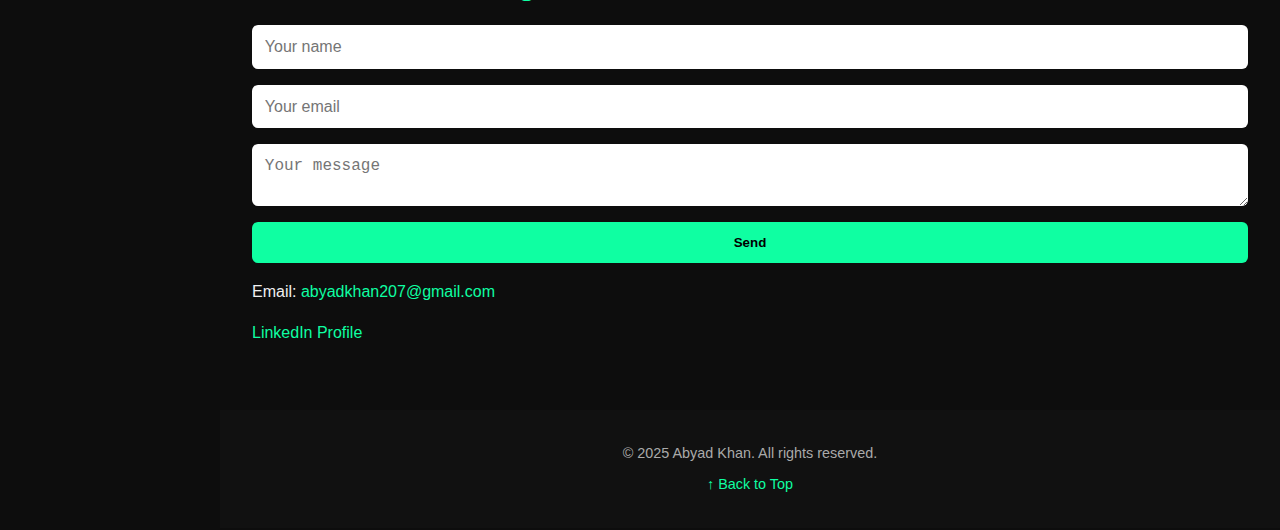
==== commit 8fda79ec: "Update index.html" ====
--- a/index.html
+++ b/index.html
@@ -32,30 +32,6 @@
     <p>Welcome to my space — here you'll get a glimpse into the projects I've worked on, the skills I bring, and a bit about who I am. If you're interested in working together or just want to connect, feel free to reach out through the contact page or any of my socials. I’m all about turning ideas into impact, whether it’s through technology, creativity, or collaboration.</p>
   </section>
 
-  <section id="skills" class="skills-section">
-  <div class="container">
-    <h2>My Skills & Toolkit</h2>
-    <div class="skills-content">
-      <div class="skills-image">
-        <img src="images/skills-laptop.jpg" alt="Data analysis on laptop">
-      </div>
-      <div class="skills-text">
-        <h3>Languages & Tools</h3>
-        <p>Python, SQL, JavaScript, Pandas, NumPy, Scikit-Learn, Git, MSSQL</p>
-
-        <h3>Data Analysis & Visualization</h3>
-        <p>Power BI, Tableau, Excel, DAX, SPSS, REST APIs</p>
-
-        <h3>Platforms & Databases</h3>
-        <p>Azure, Oracle, Unix, SSRS, SSAS, MS SQL Server, Enterprise Architect, Git</p>
-
-        <h3>Certifications</h3>
-        <p>Google Analytics, AWS Fundamentals</p>
-      </div>
-    </div>
-  </div>
-</section>
-
   <section id="skills" class="section">
     <h2>My Skills & Toolkit</h2>
     <div class="skills-grid">
@@ -85,6 +61,28 @@
       </div>
     </div>
   </section>
+
+   <section id="skills" class="skills-section">
+  <div class="container">
+    <div class="skills-content">
+      <div class="skills-image">
+      </div>
+      <div class="skills-text">
+        <h3>Languages & Tools</h3>
+        <p>Python, SQL, JavaScript, Pandas, NumPy, Scikit-Learn, Git, MSSQL</p>
+      </div>
+        <h3>Data Analysis & Visualization</h3>
+        <p>Power BI, Tableau, Excel, DAX, SPSS, REST APIs</p>
+      </div>
+        <h3>Platforms & Databases</h3>
+        <p>Azure, Oracle, Unix, SSRS, SSAS, MS SQL Server, Enterprise Architect, Git</p>
+      </div>
+        <h3>Certifications</h3>
+        <p>Google Analytics, AWS Fundamentals</p>
+      </div>
+    </div>
+  </div>
+</section>
 
   <section id="hackathons" class="section">
   <h2 class="section-title">Hackathons & Competitions</h2>
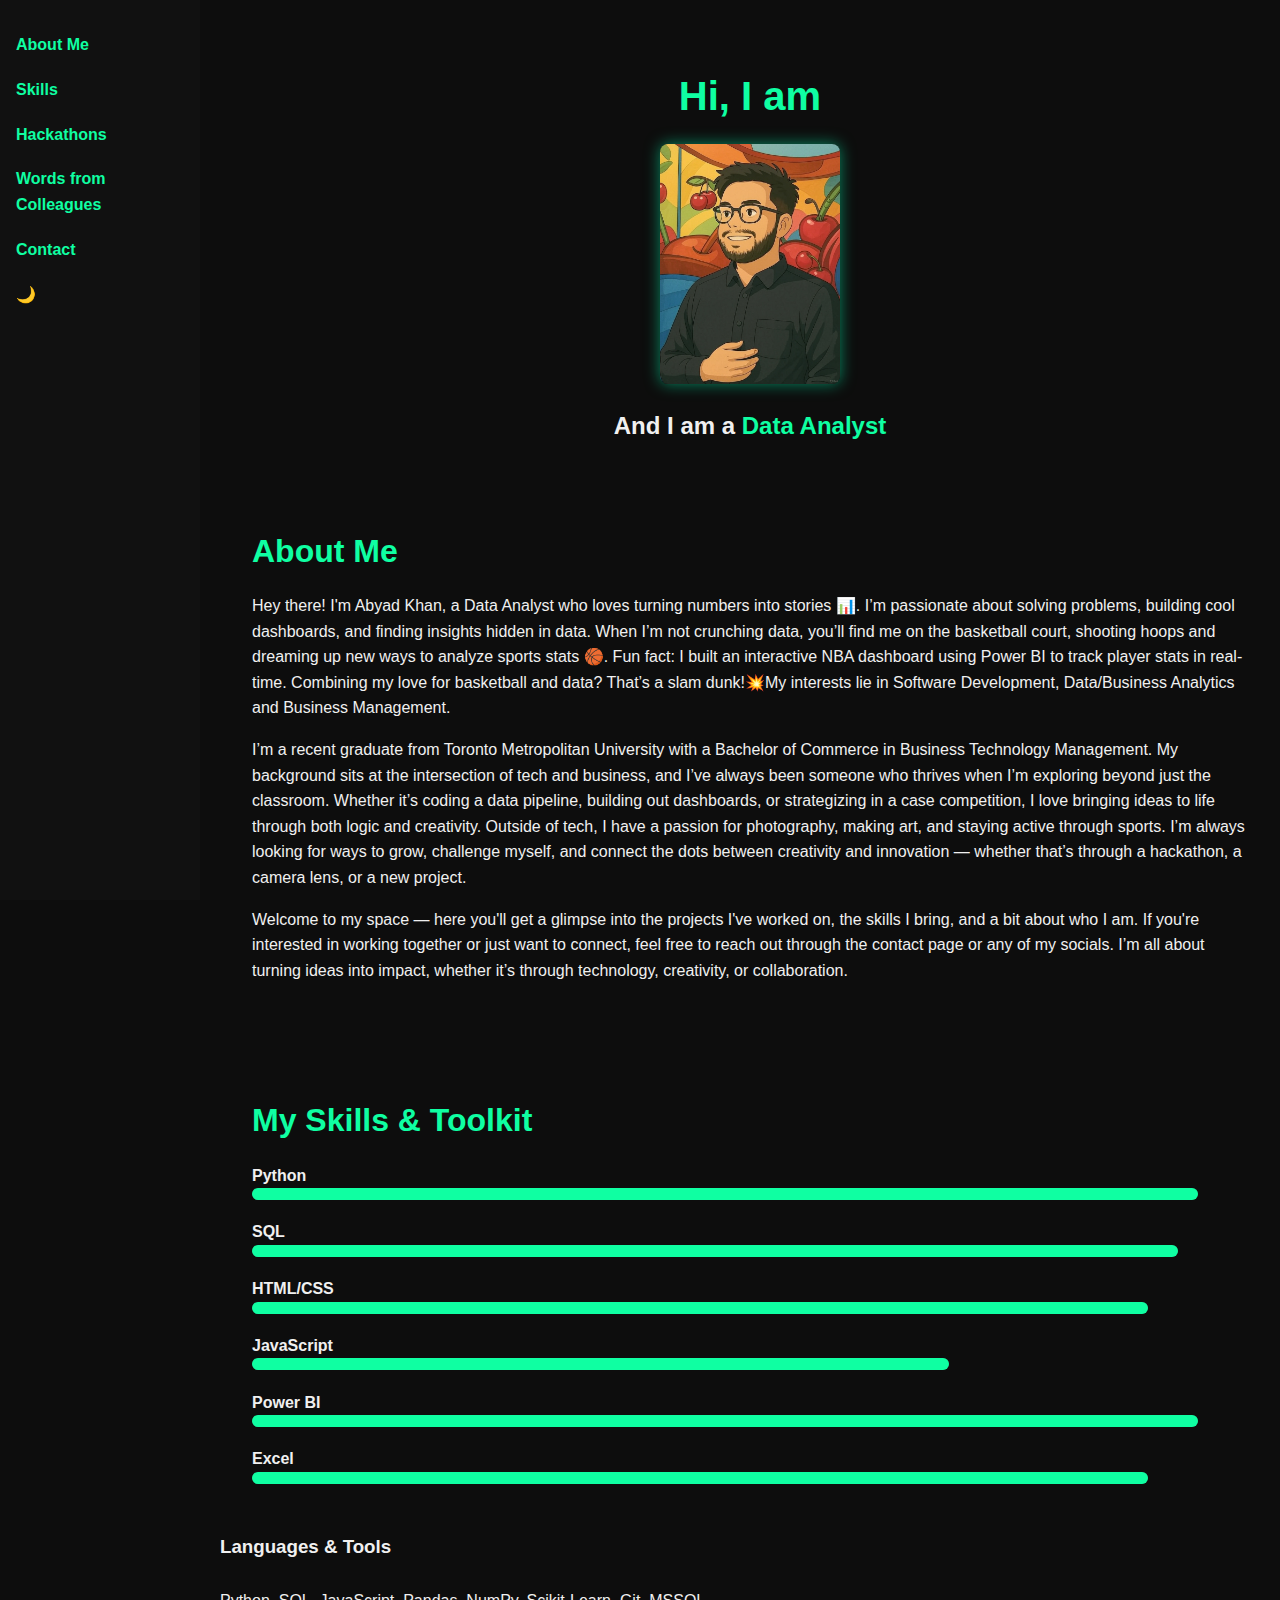
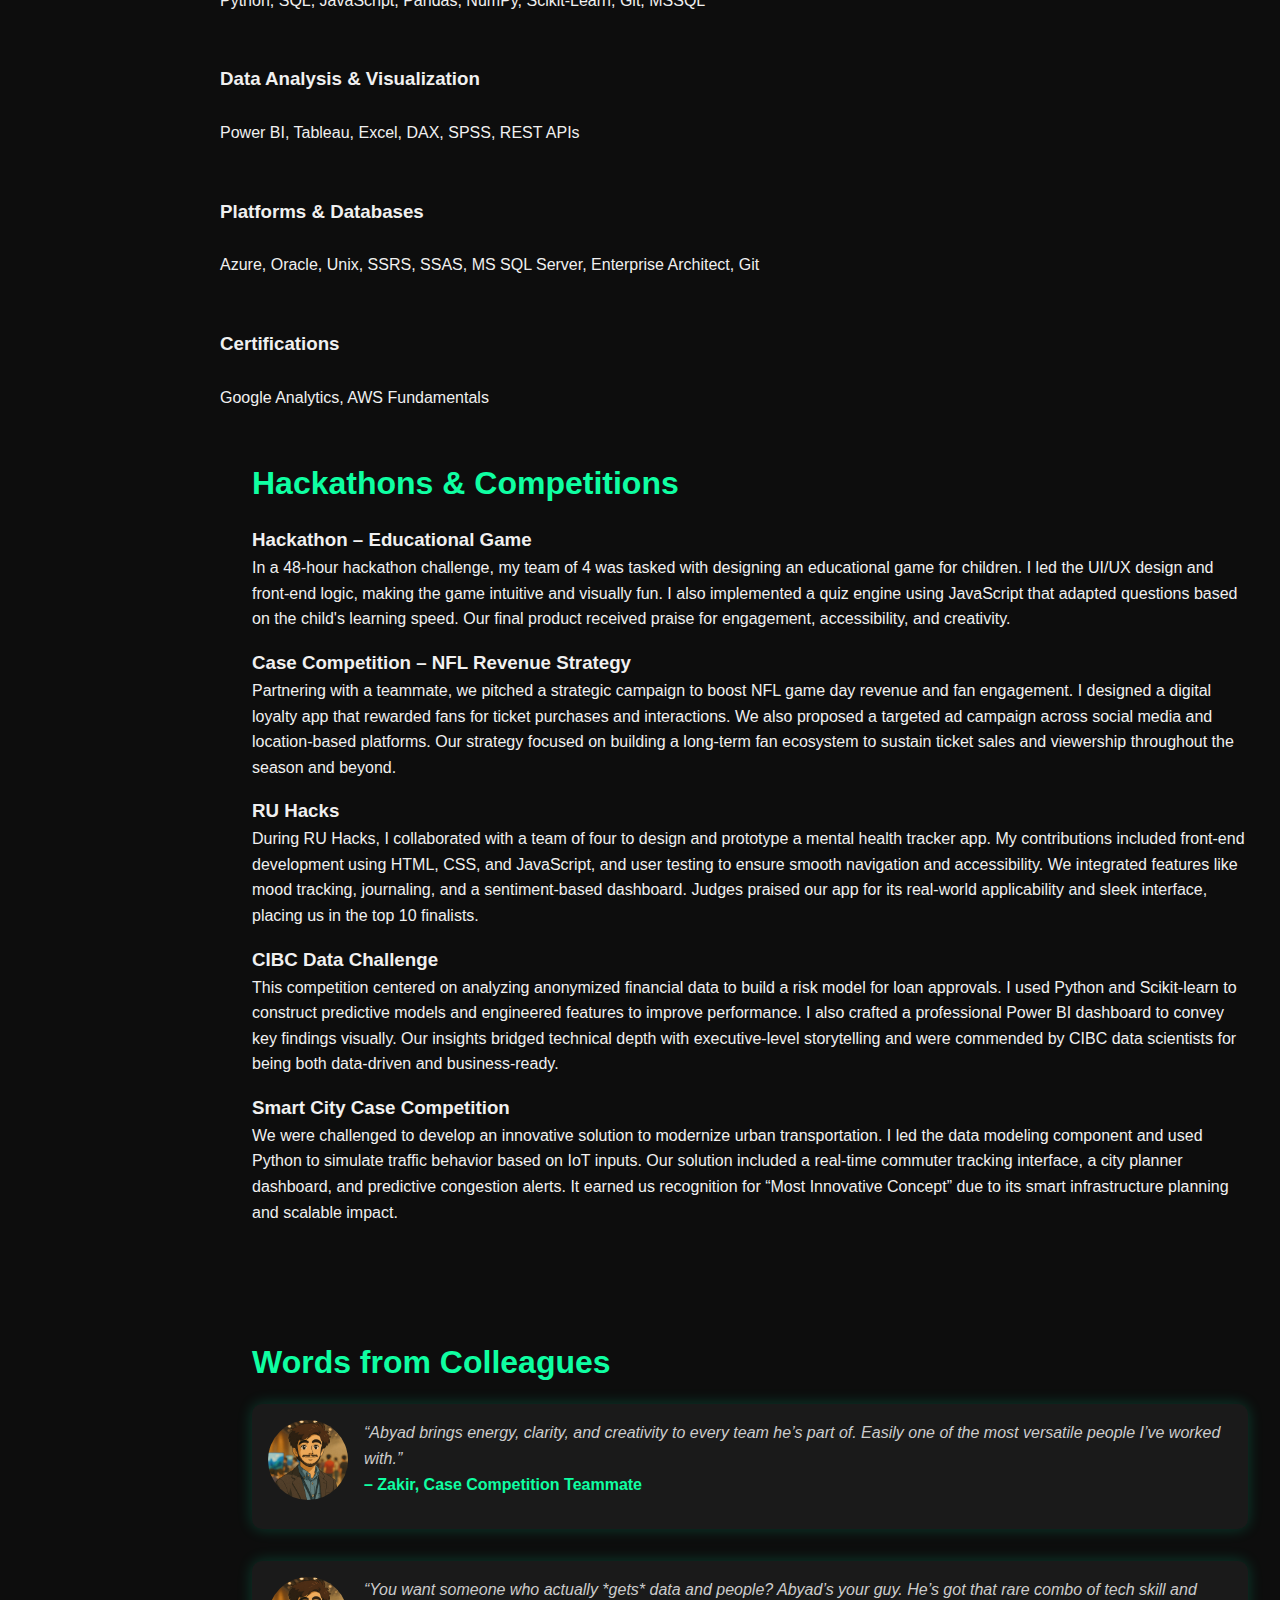
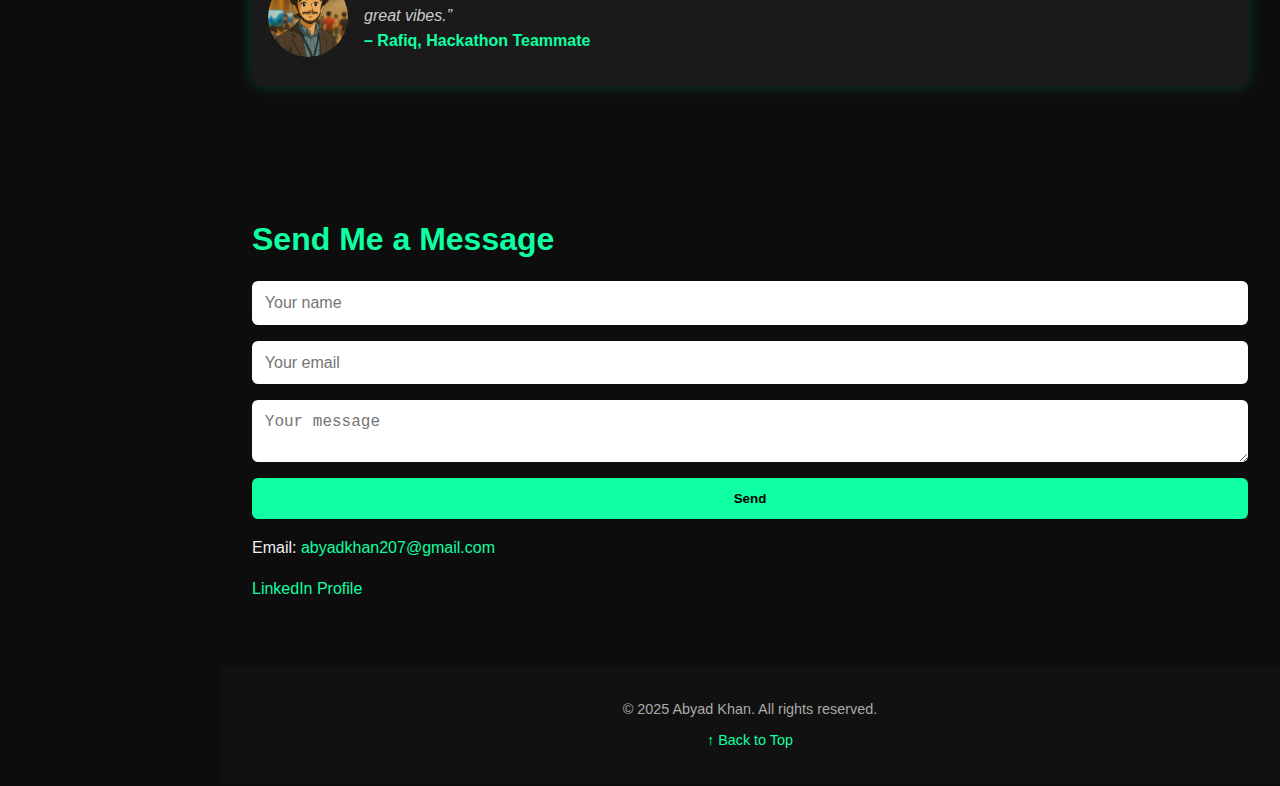
==== commit 001617f8: "Update index.html" ====
--- a/index.html
+++ b/index.html
@@ -69,15 +69,22 @@
       </div>
       <div class="skills-text">
         <h3>Languages & Tools</h3>
+      <br>
         <p>Python, SQL, JavaScript, Pandas, NumPy, Scikit-Learn, Git, MSSQL</p>
-      </div>
+      <br>
+        <br>
         <h3>Data Analysis & Visualization</h3>
+      <br>
         <p>Power BI, Tableau, Excel, DAX, SPSS, REST APIs</p>
-      </div>
+      <br>
+        <br>
         <h3>Platforms & Databases</h3>
+      <br>
         <p>Azure, Oracle, Unix, SSRS, SSAS, MS SQL Server, Enterprise Architect, Git</p>
-      </div>
+      <br>
+        <br>
         <h3>Certifications</h3>
+      <br>
         <p>Google Analytics, AWS Fundamentals</p>
       </div>
     </div>
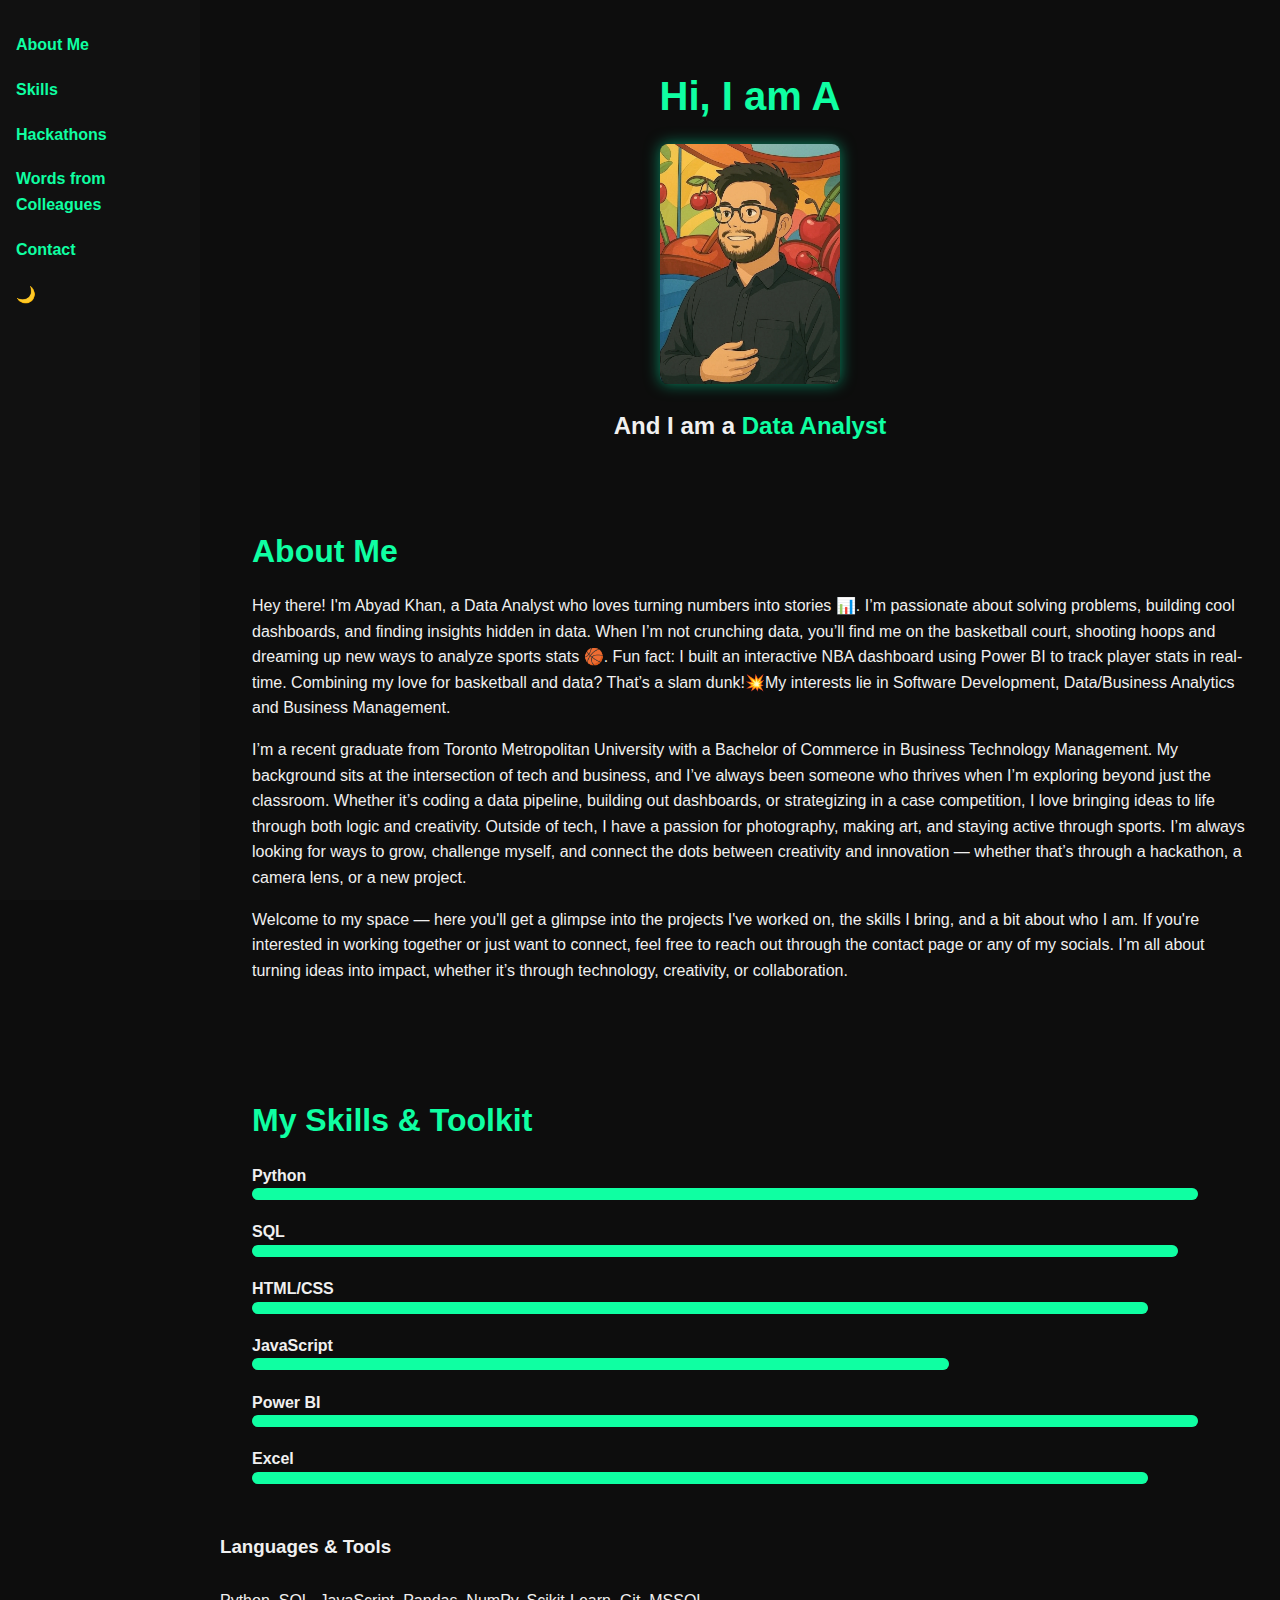
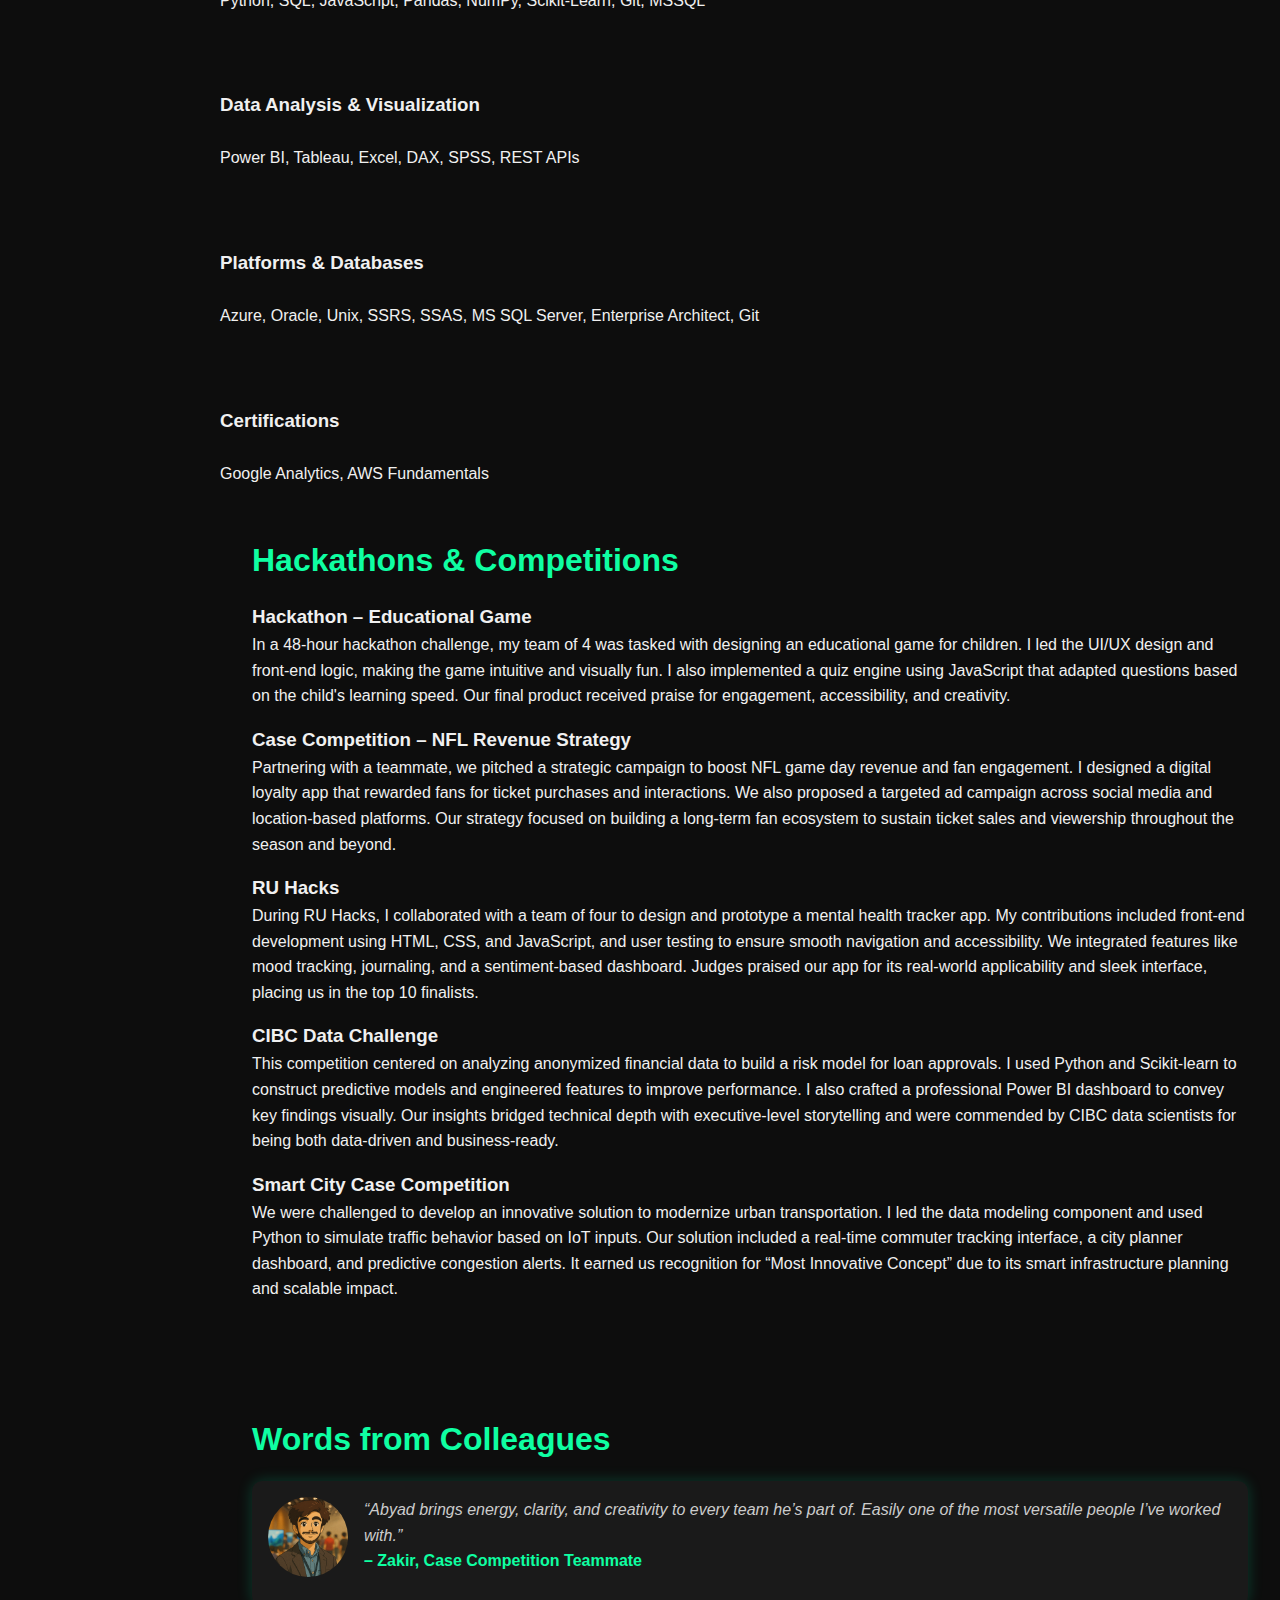
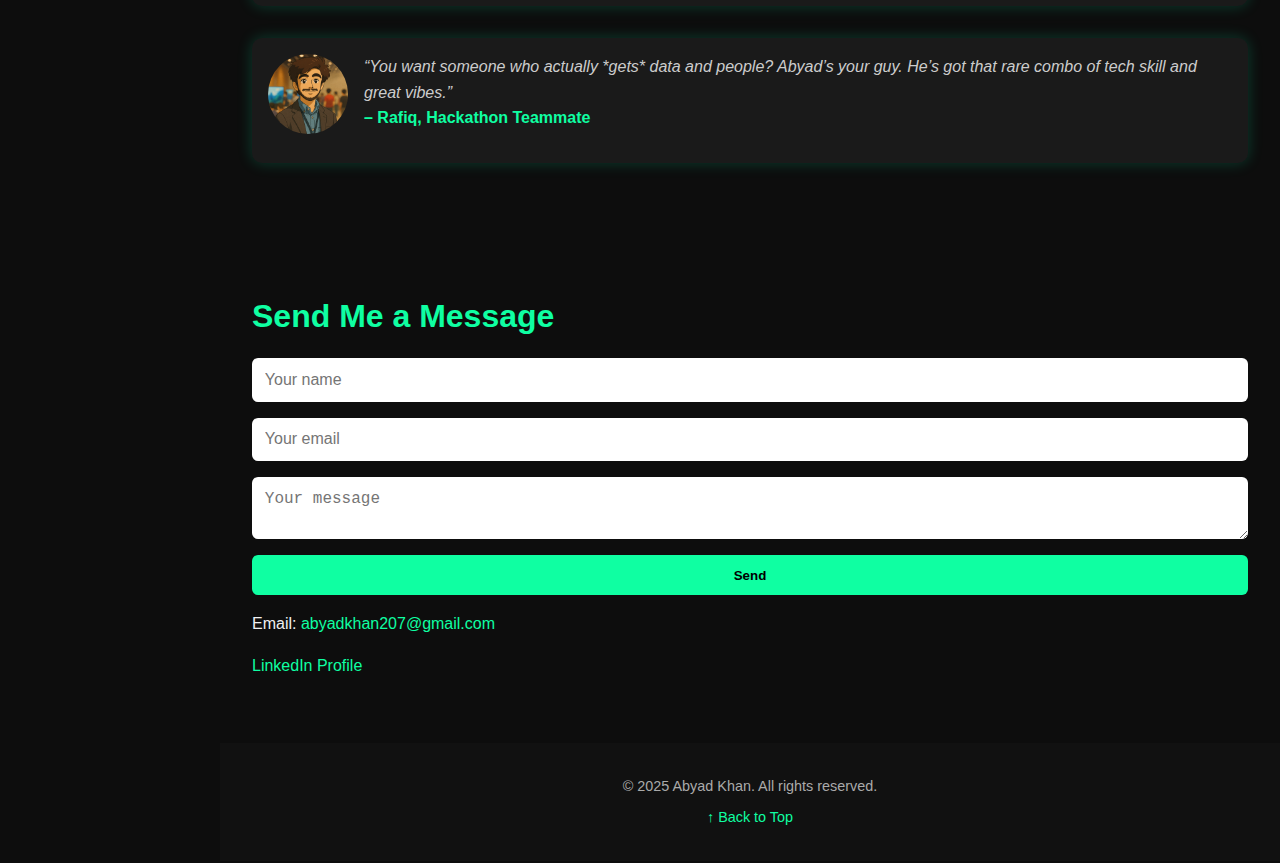
==== commit 2a081f51: "Update index.html" ====
--- a/index.html
+++ b/index.html
@@ -73,15 +73,18 @@
         <p>Python, SQL, JavaScript, Pandas, NumPy, Scikit-Learn, Git, MSSQL</p>
       <br>
         <br>
+        <br>
         <h3>Data Analysis & Visualization</h3>
       <br>
         <p>Power BI, Tableau, Excel, DAX, SPSS, REST APIs</p>
       <br>
         <br>
+        <br>
         <h3>Platforms & Databases</h3>
       <br>
         <p>Azure, Oracle, Unix, SSRS, SSAS, MS SQL Server, Enterprise Architect, Git</p>
       <br>
+        <br>
         <br>
         <h3>Certifications</h3>
       <br>
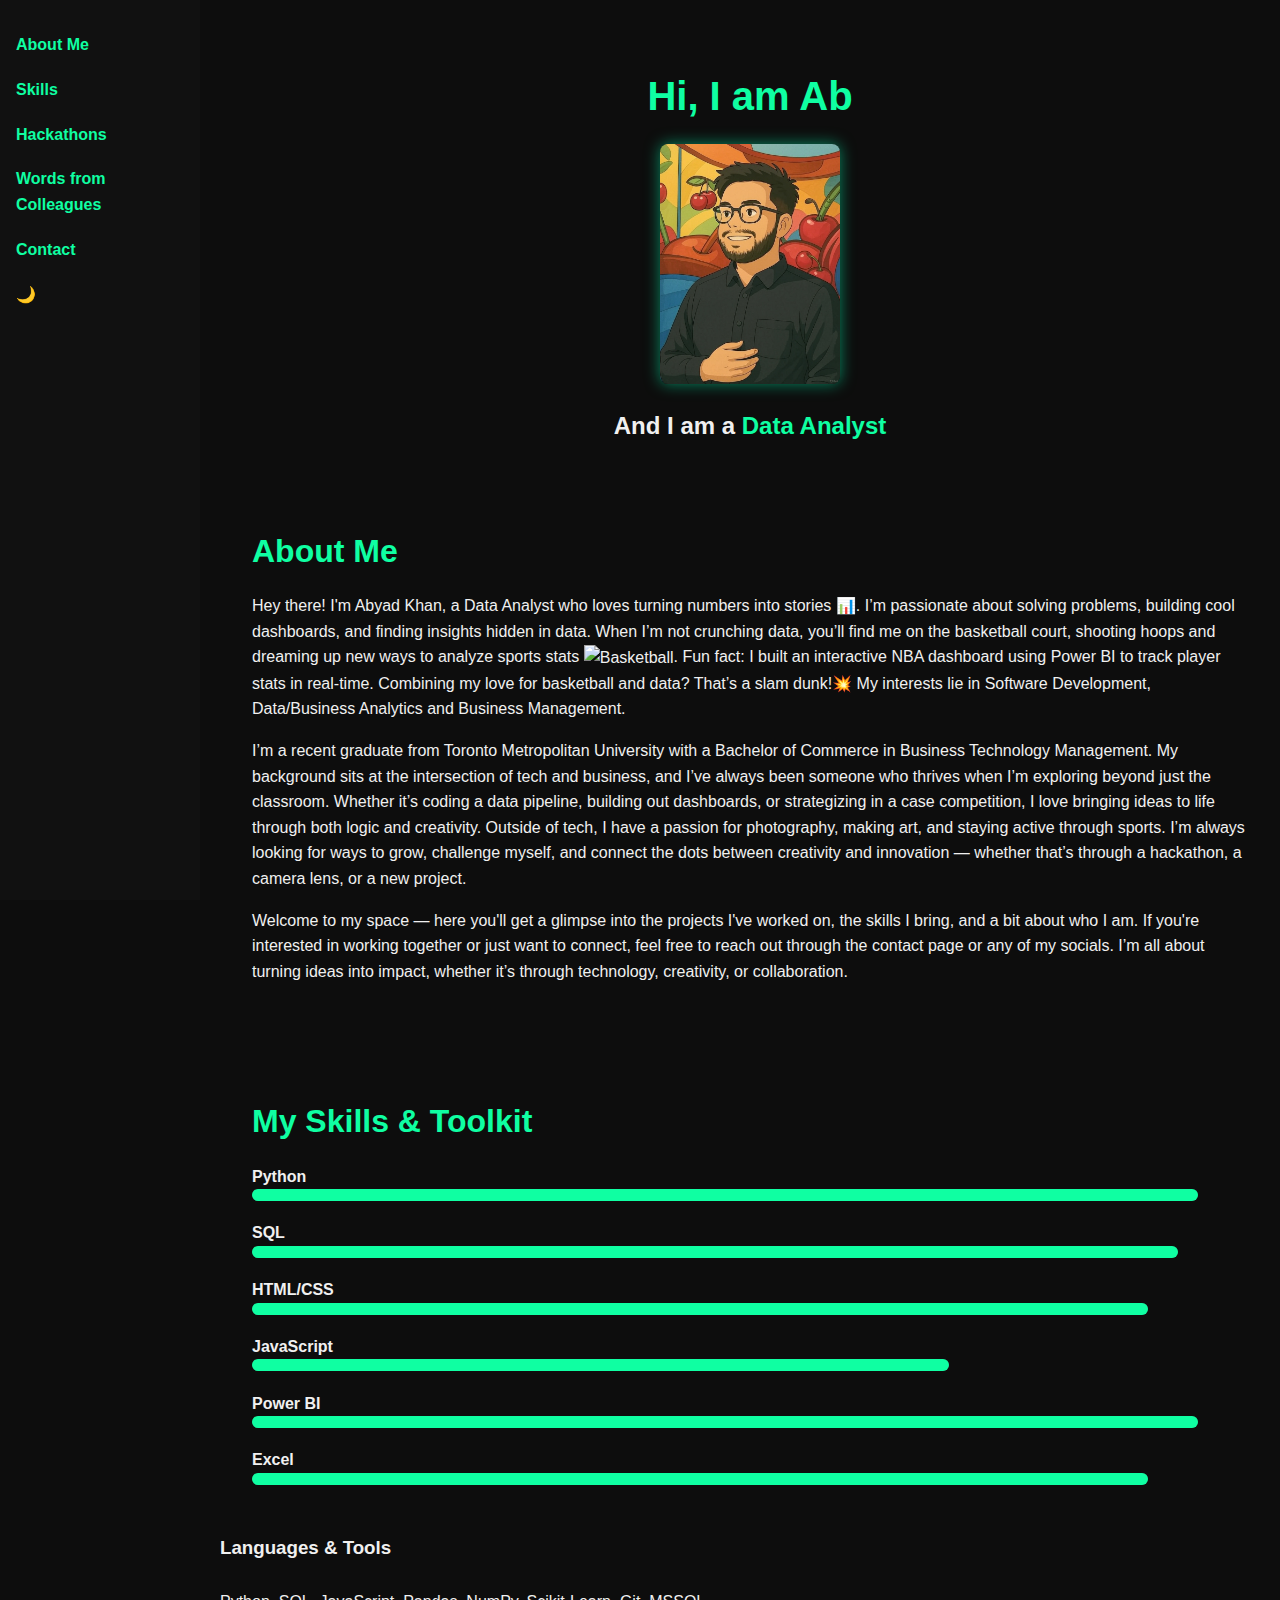
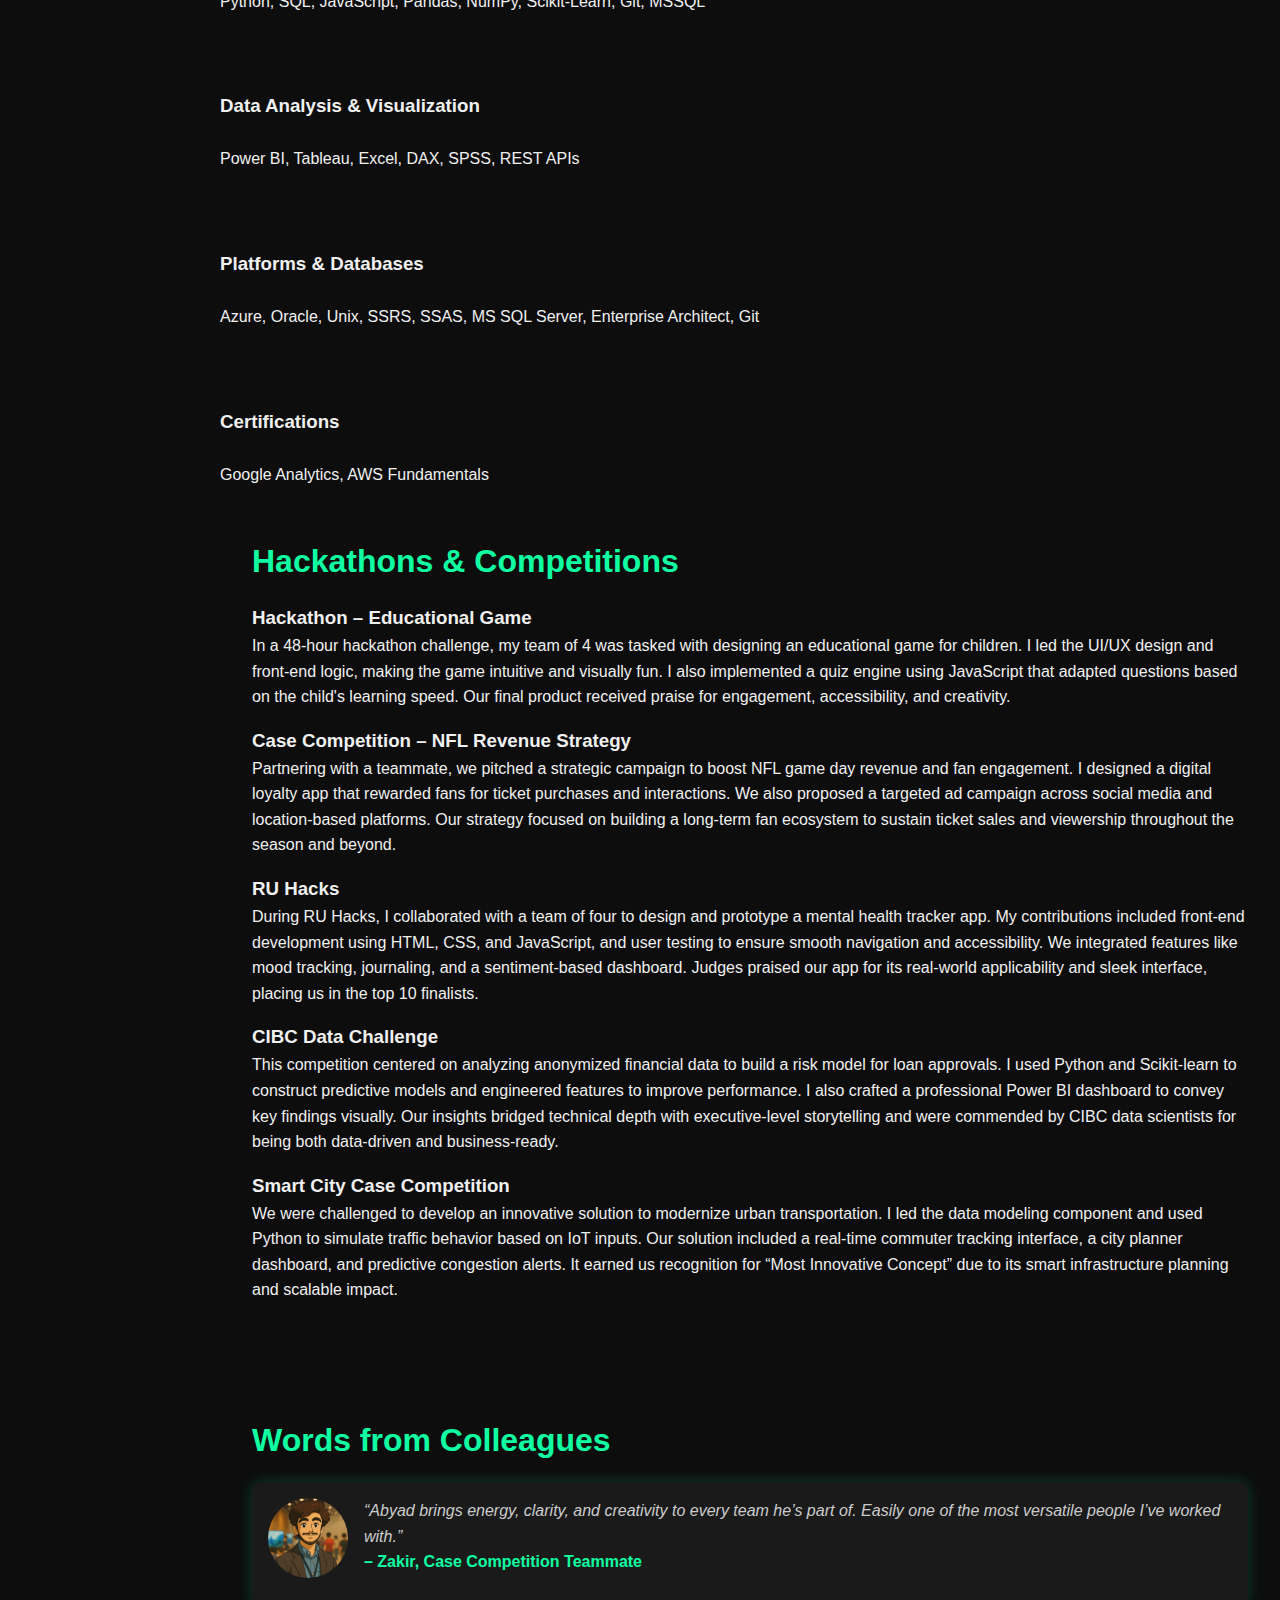
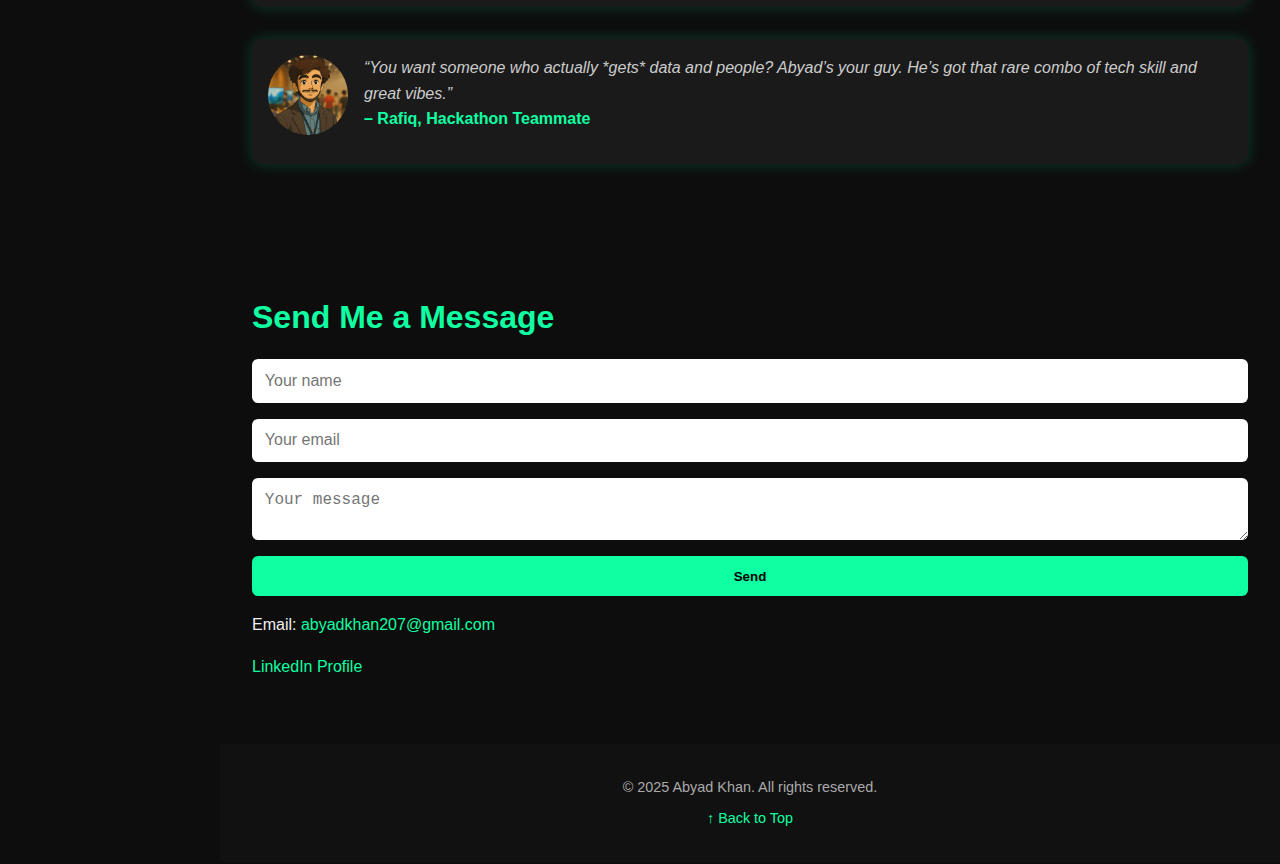
==== commit f78ef892: "Update index.html" ====
--- a/index.html
+++ b/index.html
@@ -25,12 +25,24 @@
     <h2>And I am a <span class="highlight">Data Analyst</span></h2>
   </header>
 
-  <section id="about" class="section">
-    <h2>About Me</h2>
-    <p>Hey there! I'm Abyad Khan, a Data Analyst who loves turning numbers into stories 📊. I’m passionate about solving problems, building cool dashboards, and finding insights hidden in data. When I’m not crunching data, you’ll find me on the basketball court, shooting hoops and dreaming up new ways to analyze sports stats 🏀.  Fun fact: I built an interactive NBA dashboard using Power BI to track player stats in real-time. Combining my love for basketball and data? That’s a slam dunk!💥My interests lie in Software Development, Data/Business Analytics and Business Management.</p>
-    <p>I’m a recent graduate from Toronto Metropolitan University with a Bachelor of Commerce in Business Technology Management. My background sits at the intersection of tech and business, and I’ve always been someone who thrives when I’m exploring beyond just the classroom. Whether it’s coding a data pipeline, building out dashboards, or strategizing in a case competition, I love bringing ideas to life through both logic and creativity. Outside of tech, I have a passion for photography, making art, and staying active through sports. I’m always looking for ways to grow, challenge myself, and connect the dots between creativity and innovation — whether that’s through a hackathon, a camera lens, or a new project.</p>
-    <p>Welcome to my space — here you'll get a glimpse into the projects I've worked on, the skills I bring, and a bit about who I am. If you're interested in working together or just want to connect, feel free to reach out through the contact page or any of my socials. I’m all about turning ideas into impact, whether it’s through technology, creativity, or collaboration.</p>
-  </section>
+ <section id="about" class="section">
+  <h2>About Me</h2>
+  <p>
+    Hey there! I'm Abyad Khan, a Data Analyst who loves turning numbers into stories 📊. I’m passionate about solving problems, building cool dashboards, and finding insights hidden in data. When I’m not crunching data, you’ll find me on the basketball court, shooting hoops and dreaming up new ways to analyze sports stats 
+    <span style="position: relative; display: inline-block;">
+      <img src="images/basketball.png" alt="Basketball" style="width: 20px; vertical-align: middle; cursor: pointer;">
+      <span style="display: none; position: absolute; background-color: #222; color: #fff; padding: 8px 12px; border-radius: 6px; bottom: 125%; left: 50%; transform: translateX(-50%); white-space: nowrap; font-size: 13px; z-index: 99;" class="fun-fact">
+        Fun Fact: James Harden is my favorite basketball player 🧔‍♂️🏀
+      </span>
+    </span>.
+    Fun fact: I built an interactive NBA dashboard using Power BI to track player stats in real-time. Combining my love for basketball and data? That’s a slam dunk!💥 My interests lie in Software Development, Data/Business Analytics and Business Management.
+  </p>
+
+  <p>I’m a recent graduate from Toronto Metropolitan University with a Bachelor of Commerce in Business Technology Management. My background sits at the intersection of tech and business, and I’ve always been someone who thrives when I’m exploring beyond just the classroom. Whether it’s coding a data pipeline, building out dashboards, or strategizing in a case competition, I love bringing ideas to life through both logic and creativity. Outside of tech, I have a passion for photography, making art, and staying active through sports. I’m always looking for ways to grow, challenge myself, and connect the dots between creativity and innovation — whether that’s through a hackathon, a camera lens, or a new project.</p>
+
+  <p>Welcome to my space — here you'll get a glimpse into the projects I've worked on, the skills I bring, and a bit about who I am. If you're interested in working together or just want to connect, feel free to reach out through the contact page or any of my socials. I’m all about turning ideas into impact, whether it’s through technology, creativity, or collaboration.</p>
+</section>
+
 
   <section id="skills" class="section">
     <h2>My Skills & Toolkit</h2>
@@ -179,5 +191,18 @@
     <p>&copy; 2025 Abyad Khan. All rights reserved.</p>
     <a href="#hero" class="top-btn">↑ Back to Top</a>
   </footer>
+
+<script>
+  const basketball = document.querySelector('img[alt="Basketball"]');
+  const tooltip = document.querySelector('.fun-fact');
+
+  basketball.addEventListener('mouseenter', () => {
+    tooltip.style.display = 'block';
+  });
+
+  basketball.addEventListener('mouseleave', () => {
+    tooltip.style.display = 'none';
+  });
+</script>
 </body>
 </html>
